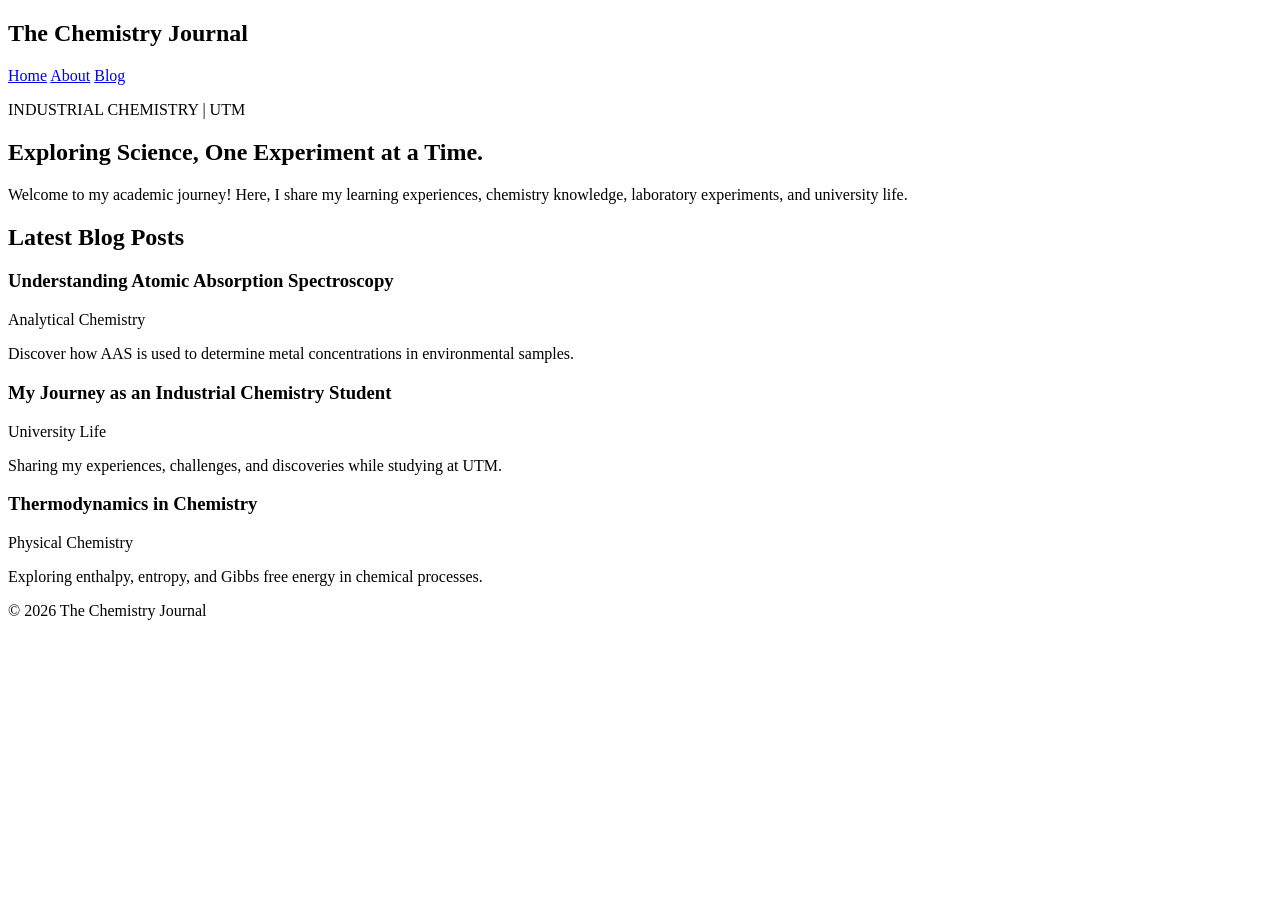
==== index.html @ 470fb49c "Add initial HTML structure for Chemistry Journal" ====
<!DOCTYPE html>
<html lang="en">
<head>
  <meta charset="UTF-8">
  <meta name="viewport" content="width=device-width, initial-scale=1">
  <title>The Chemistry Journal</title>
  <link rel="stylesheet" href="style.css">
</head>

<body>
  <header>
    <h2>The Chemistry Journal</h2>
    <nav>
      <a href="index.html">Home</a>
      <a href="about.html">About</a>
      <a href="#posts">Blog</a>
    </nav>
  </header>

  <section class="hero">
    <p>INDUSTRIAL CHEMISTRY | UTM</p>
    <h1>Exploring Science, One Experiment at a Time.</h1>
    <p>Welcome to my academic journey! Here, I share
    my learning experiences, chemistry knowledge,
    laboratory experiments, and university life.</p>
  </section>

  <main id="posts">
    <h2>Latest Blog Posts</h2>

    <article>
      <h3>Understanding Atomic Absorption Spectroscopy</h3>
      <p class="category">Analytical Chemistry</p>
      <p>Discover how AAS is used to determine metal
      concentrations in environmental samples.</p>
    </article>

    <article>
      <h3>My Journey as an Industrial Chemistry Student</h3>
      <p class="category">University Life</p>
      <p>Sharing my experiences, challenges, and
      discoveries while studying at UTM.</p>
    </article>

    <article>
      <h3>Thermodynamics in Chemistry</h3>
      <p class="category">Physical Chemistry</p>
      <p>Exploring enthalpy, entropy, and Gibbs free
      energy in chemical processes.</p>
    </article>
  </main>

  <footer>
    <p>© 2026 The Chemistry Journal</p>
  </footer>
</body>
</html>
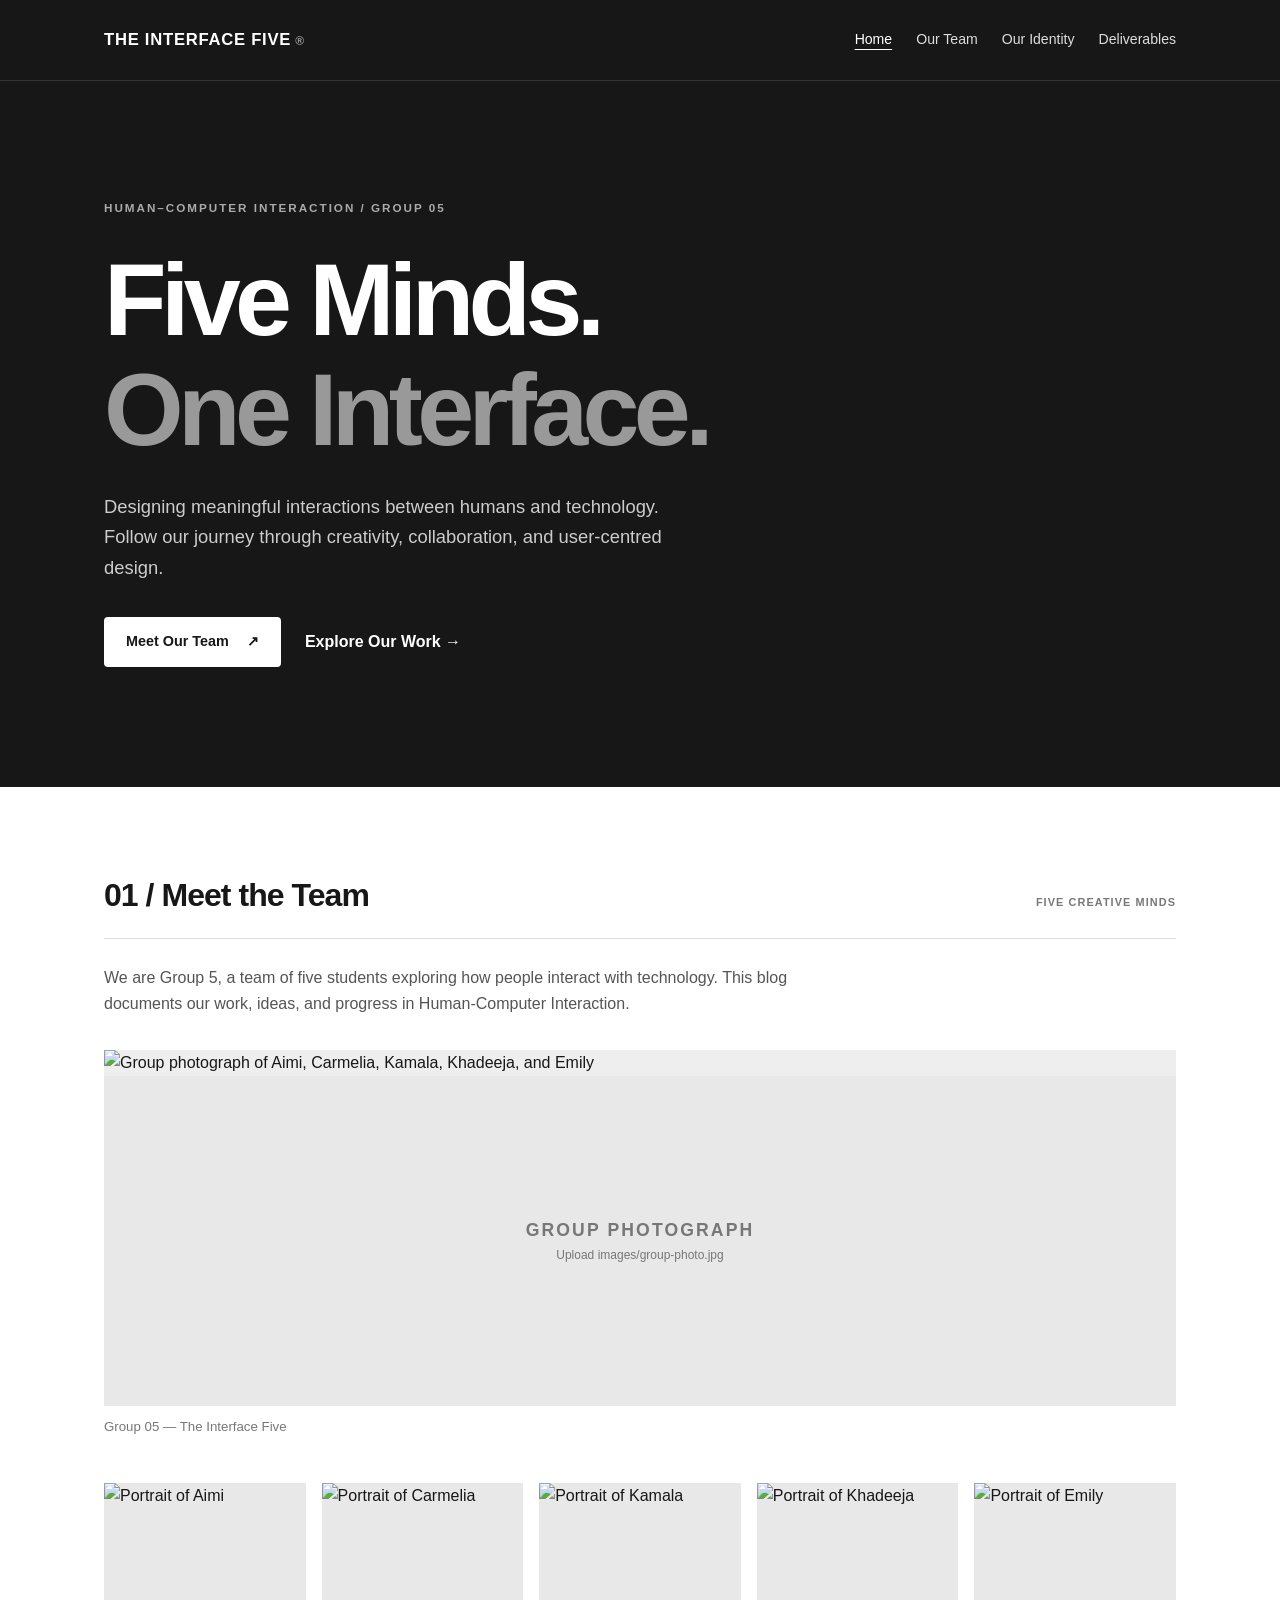
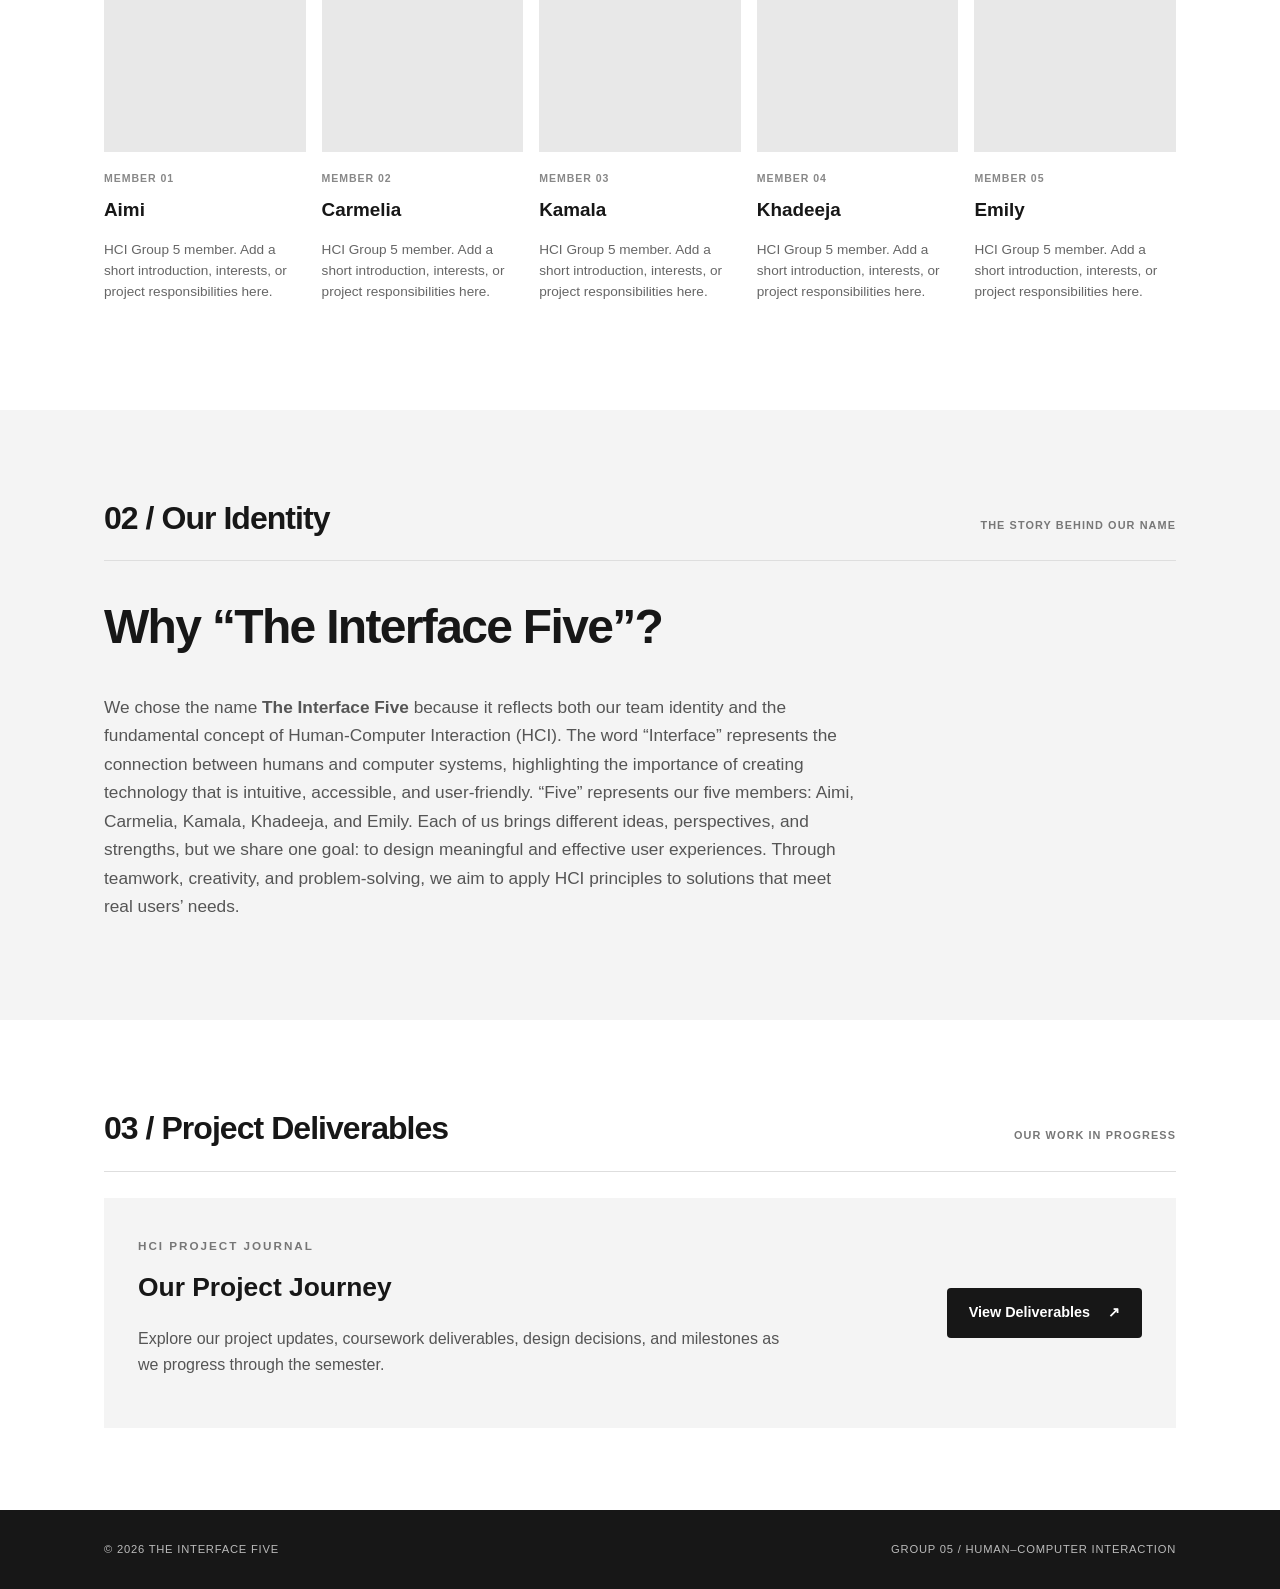
==== commit efadac2e: "Add files via upload" ====
--- a/index.html
+++ b/index.html
@@ -1,58 +1,51 @@
-
 <!DOCTYPE html>
 <html lang="en">
 <head>
   <meta charset="UTF-8">
   <meta name="viewport" content="width=device-width, initial-scale=1">
-  <title>The Chemistry Journal</title>
+  <meta name="description" content="The Interface Five: Group 5 Human-Computer Interaction project blog.">
+  <title>The Interface Five | HCI Group 5</title>
   <link rel="stylesheet" href="style.css">
 </head>
-
 <body>
-  <header>
-    <h2>The Chemistry Journal</h2>
-    <nav>
-      <a href="index.html">Home</a>
-      <a href="about.html">About</a>
-      <a href="#posts">Blog</a>
-    </nav>
+  <a class="skip-link" href="#main">Skip to content</a>
+  <header class="site-header">
+    <div class="container header-inner">
+      <a class="brand" href="index.html">THE INTERFACE FIVE<span class="brand-mark">®</span></a>
+      <nav aria-label="Main navigation">
+        <a href="index.html" aria-current="page">Home</a>
+        <a href="#team">Our Team</a>
+        <a href="#identity">Our Identity</a>
+        <a href="deliverables.html">Deliverables</a>
+      </nav>
+    </div>
   </header>
-
-  <section class="hero">
-    <p>INDUSTRIAL CHEMISTRY | UTM</p>
-    <h1>Exploring Science, One Experiment at a Time.</h1>
-    <p>Welcome to my academic journey! Here, I share
-    my learning experiences, chemistry knowledge,
-    laboratory experiments, and university life.</p>
-  </section>
-
-  <main id="posts">
-    <h2>Latest Blog Posts</h2>
-
-    <article>
-      <h3>Understanding Atomic Absorption Spectroscopy</h3>
-      <p class="category">Analytical Chemistry</p>
-      <p>Discover how AAS is used to determine metal
-      concentrations in environmental samples.</p>
-    </article>
-
-    <article>
-      <h3>My Journey as an Industrial Chemistry Student</h3>
-      <p class="category">University Life</p>
-      <p>Sharing my experiences, challenges, and
-      discoveries while studying at UTM.</p>
-    </article>
-
-    <article>
-      <h3>Thermodynamics in Chemistry</h3>
-      <p class="category">Physical Chemistry</p>
-      <p>Exploring enthalpy, entropy, and Gibbs free
-      energy in chemical processes.</p>
-    </article>
+  <main id="main">
+    <section class="hero">
+      <div class="container">
+        <p class="eyebrow">HUMAN–COMPUTER INTERACTION / GROUP 05</p>
+        <h1>Five Minds.<br><span>One Interface.</span></h1>
+        <p class="hero-description">Designing meaningful interactions between humans and technology. Follow our journey through creativity, collaboration, and user-centred design.</p>
+        <div class="actions"><a class="button button-light" href="#team">Meet Our Team <span aria-hidden="true">↗</span></a><a class="text-link" href="deliverables.html">Explore Our Work <span aria-hidden="true">→</span></a></div>
+      </div>
+    </section>
+    <section class="section" id="team">
+      <div class="container">
+        <div class="section-heading"><h2>01 / Meet the Team</h2><span>FIVE CREATIVE MINDS</span></div>
+        <p>We are Group 5, a team of five students exploring how people interact with technology. This blog documents our work, ideas, and progress in Human-Computer Interaction.</p>
+        <figure class="group-photo"><img src="images/group-photo.jpg" alt="Group photograph of Aimi, Carmelia, Kamala, Khadeeja, and Emily" onerror="this.hidden=true;this.nextElementSibling.hidden=false"><div class="photo-placeholder group-placeholder" hidden role="img" aria-label="Group photo not uploaded yet">GROUP PHOTOGRAPH<br><small>Upload images/group-photo.jpg</small></div><figcaption>Group 05 — The Interface Five</figcaption></figure>
+        <div class="member-grid">
+          <article class="member-card"><div class="portrait"><img src="images/aimi.jpg" alt="Portrait of Aimi" onerror="this.hidden=true;this.nextElementSibling.hidden=false"><div class="photo-placeholder" hidden aria-label="Photo of Aimi not uploaded yet">A</div></div><div class="member-info"><span>MEMBER 01</span><h3>Aimi</h3><p>HCI Group 5 member. Add a short introduction, interests, or project responsibilities here.</p></div></article>
+          <article class="member-card"><div class="portrait"><img src="images/carmelia.jpg" alt="Portrait of Carmelia" onerror="this.hidden=true;this.nextElementSibling.hidden=false"><div class="photo-placeholder" hidden aria-label="Photo of Carmelia not uploaded yet">C</div></div><div class="member-info"><span>MEMBER 02</span><h3>Carmelia</h3><p>HCI Group 5 member. Add a short introduction, interests, or project responsibilities here.</p></div></article>
+          <article class="member-card"><div class="portrait"><img src="images/kamala.jpg" alt="Portrait of Kamala" onerror="this.hidden=true;this.nextElementSibling.hidden=false"><div class="photo-placeholder" hidden aria-label="Photo of Kamala not uploaded yet">K</div></div><div class="member-info"><span>MEMBER 03</span><h3>Kamala</h3><p>HCI Group 5 member. Add a short introduction, interests, or project responsibilities here.</p></div></article>
+          <article class="member-card"><div class="portrait"><img src="images/khadeeja.jpg" alt="Portrait of Khadeeja" onerror="this.hidden=true;this.nextElementSibling.hidden=false"><div class="photo-placeholder" hidden aria-label="Photo of Khadeeja not uploaded yet">K</div></div><div class="member-info"><span>MEMBER 04</span><h3>Khadeeja</h3><p>HCI Group 5 member. Add a short introduction, interests, or project responsibilities here.</p></div></article>
+          <article class="member-card"><div class="portrait"><img src="images/emily.jpg" alt="Portrait of Emily" onerror="this.hidden=true;this.nextElementSibling.hidden=false"><div class="photo-placeholder" hidden aria-label="Photo of Emily not uploaded yet">E</div></div><div class="member-info"><span>MEMBER 05</span><h3>Emily</h3><p>HCI Group 5 member. Add a short introduction, interests, or project responsibilities here.</p></div></article>
+        </div>
+      </div>
+    </section>
+    <section class="section section-muted" id="identity"><div class="container"><div class="section-heading"><h2>02 / Our Identity</h2><span>THE STORY BEHIND OUR NAME</span></div><h3 class="identity-title">Why “The Interface Five”?</h3><p class="identity-text">We chose the name <strong>The Interface Five</strong> because it reflects both our team identity and the fundamental concept of Human-Computer Interaction (HCI). The word “Interface” represents the connection between humans and computer systems, highlighting the importance of creating technology that is intuitive, accessible, and user-friendly. “Five” represents our five members: Aimi, Carmelia, Kamala, Khadeeja, and Emily. Each of us brings different ideas, perspectives, and strengths, but we share one goal: to design meaningful and effective user experiences. Through teamwork, creativity, and problem-solving, we aim to apply HCI principles to solutions that meet real users’ needs.</p></div></section>
+    <section class="section" id="projects"><div class="container"><div class="section-heading"><h2>03 / Project Deliverables</h2><span>OUR WORK IN PROGRESS</span></div><div class="project-card"><div><span class="eyebrow dark">HCI PROJECT JOURNAL</span><h3>Our Project Journey</h3><p>Explore our project updates, coursework deliverables, design decisions, and milestones as we progress through the semester.</p></div><a class="button button-dark" href="deliverables.html">View Deliverables <span aria-hidden="true">↗</span></a></div></div></section>
   </main>
-
-  <footer>
-    <p>© 2026 The Chemistry Journal</p>
-  </footer>
+  <footer class="site-footer"><div class="container footer-inner"><span>© 2026 THE INTERFACE FIVE</span><span>GROUP 05 / HUMAN–COMPUTER INTERACTION</span></div></footer>
 </body>
 </html>
--- a/style.css
+++ b/style.css
@@ -0,0 +1 @@
+:root{--black:#171717;--white:#fff;--muted:#f4f4f4;--line:#dedede;--gray:#666}*{box-sizing:border-box}html{scroll-behavior:smooth}body{margin:0;font-family:Arial,Helvetica,sans-serif;color:var(--black);line-height:1.65;background:var(--white)}a{color:inherit}a:focus-visible{outline:3px solid #777;outline-offset:4px}.container{max-width:1120px;margin:auto;padding:0 24px}.skip-link{position:absolute;top:-100px;left:12px;padding:10px;background:white;color:black;z-index:10}.skip-link:focus{top:10px}.site-header,.site-footer{background:var(--black);color:var(--white)}.header-inner,.footer-inner{display:flex;justify-content:space-between;align-items:center;gap:20px}.header-inner{min-height:80px}.brand{font-size:1.04rem;font-weight:800;letter-spacing:.045em;text-decoration:none}.brand-mark{color:#999;margin-left:4px;font-size:.75rem}.site-header nav{display:flex;flex-wrap:wrap;gap:24px}.site-header nav a{text-decoration:none;color:#ddd;font-size:.88rem}.site-header nav a:hover,.site-header nav a[aria-current="page"]{color:#fff;text-decoration:underline;text-underline-offset:5px}.hero{background:var(--black);color:#fff;padding:105px 0 120px;border-top:1px solid #333}.eyebrow{font-size:.73rem;letter-spacing:.17em;color:#aaa;font-weight:700}.hero h1{font-size:clamp(3.1rem,8vw,6.5rem);line-height:1.07;letter-spacing:-.055em;margin:28px 0}.hero h1 span{color:#999}.hero-description{max-width:600px;font-size:1.15rem;color:#ccc}.actions{display:flex;align-items:center;flex-wrap:wrap;gap:24px;margin-top:34px}.button{display:inline-flex;gap:18px;align-items:center;justify-content:center;padding:13px 22px;text-decoration:none;border-radius:4px;font-weight:700;font-size:.9rem}.button-light{background:white;color:#171717}.button-dark{background:#171717;color:white}.button:hover{opacity:.82}.text-link{color:white;text-decoration:none;font-weight:700}.text-link:hover{text-decoration:underline}.section{padding:82px 0}.section-muted{background:var(--muted)}.section-heading{display:flex;justify-content:space-between;align-items:baseline;gap:15px;border-bottom:1px solid var(--line);padding-bottom:16px;margin-bottom:26px}.section-heading h2{font-size:clamp(1.45rem,3vw,2rem);letter-spacing:-.03em;margin:0}.section-heading span{font-size:.68rem;letter-spacing:.1em;color:#777;font-weight:700}.section> .container>p{max-width:760px;color:#555}.group-photo{margin:32px 0 45px}.group-photo img{width:100%;max-height:500px;object-fit:cover;display:block;background:#eee}.group-photo figcaption{font-size:.83rem;color:#777;margin-top:10px}.photo-placeholder{display:flex;align-items:center;justify-content:center;background:#e8e8e8;color:#777;width:100%;height:100%;font-size:2.4rem;font-weight:700}.photo-placeholder[hidden]{display:none}.group-placeholder{height:330px;text-align:center;flex-direction:column;font-size:1.1rem;letter-spacing:.12em}.group-placeholder small{font-size:.75rem;font-weight:400;letter-spacing:0}.member-grid{display:grid;grid-template-columns:repeat(5,minmax(0,1fr));gap:16px}.member-card{min-width:0}.portrait{aspect-ratio:3/4;background:#e8e8e8;overflow:hidden}.portrait img{width:100%;height:100%;object-fit:cover;display:block}.member-info{padding:12px 0}.member-info span{font-size:.66rem;letter-spacing:.09em;color:#888;font-weight:700}.member-info h3{margin:4px 0;font-size:1.18rem}.member-info p{color:#666;font-size:.85rem;line-height:1.55}.identity-title{font-size:clamp(1.7rem,4vw,3rem);letter-spacing:-.035em;margin:26px 0}.identity-text{font-size:1.08rem;max-width:850px;color:#444}.project-card{background:#f4f4f4;padding:34px;display:flex;justify-content:space-between;align-items:center;gap:30px}.project-card h3{font-size:1.65rem;margin:8px 0}.project-card p{max-width:650px;color:#555}.dark{color:#777}.deliverable-list{display:grid;gap:15px}.deliverable{padding:24px;border:1px solid var(--line);border-radius:4px}.deliverable h3{margin:0 0 8px}.deliverable p{color:#555;margin:0}.site-footer{padding:30px 0}.footer-inner{font-size:.7rem;letter-spacing:.07em;color:#bbb}@media(max-width:850px){.member-grid{grid-template-columns:repeat(3,minmax(0,1fr))}.project-card{align-items:flex-start;flex-direction:column}}@media(max-width:600px){.header-inner{padding-top:20px;padding-bottom:20px;align-items:flex-start;flex-direction:column}.site-header nav{gap:14px}.hero{padding:70px 0 85px}.section{padding:55px 0}.section-heading{align-items:flex-start;flex-direction:column}.member-grid{grid-template-columns:repeat(2,minmax(0,1fr))}.group-placeholder{height:230px}.project-card{padding:24px}.footer-inner{align-items:flex-start;flex-direction:column}}
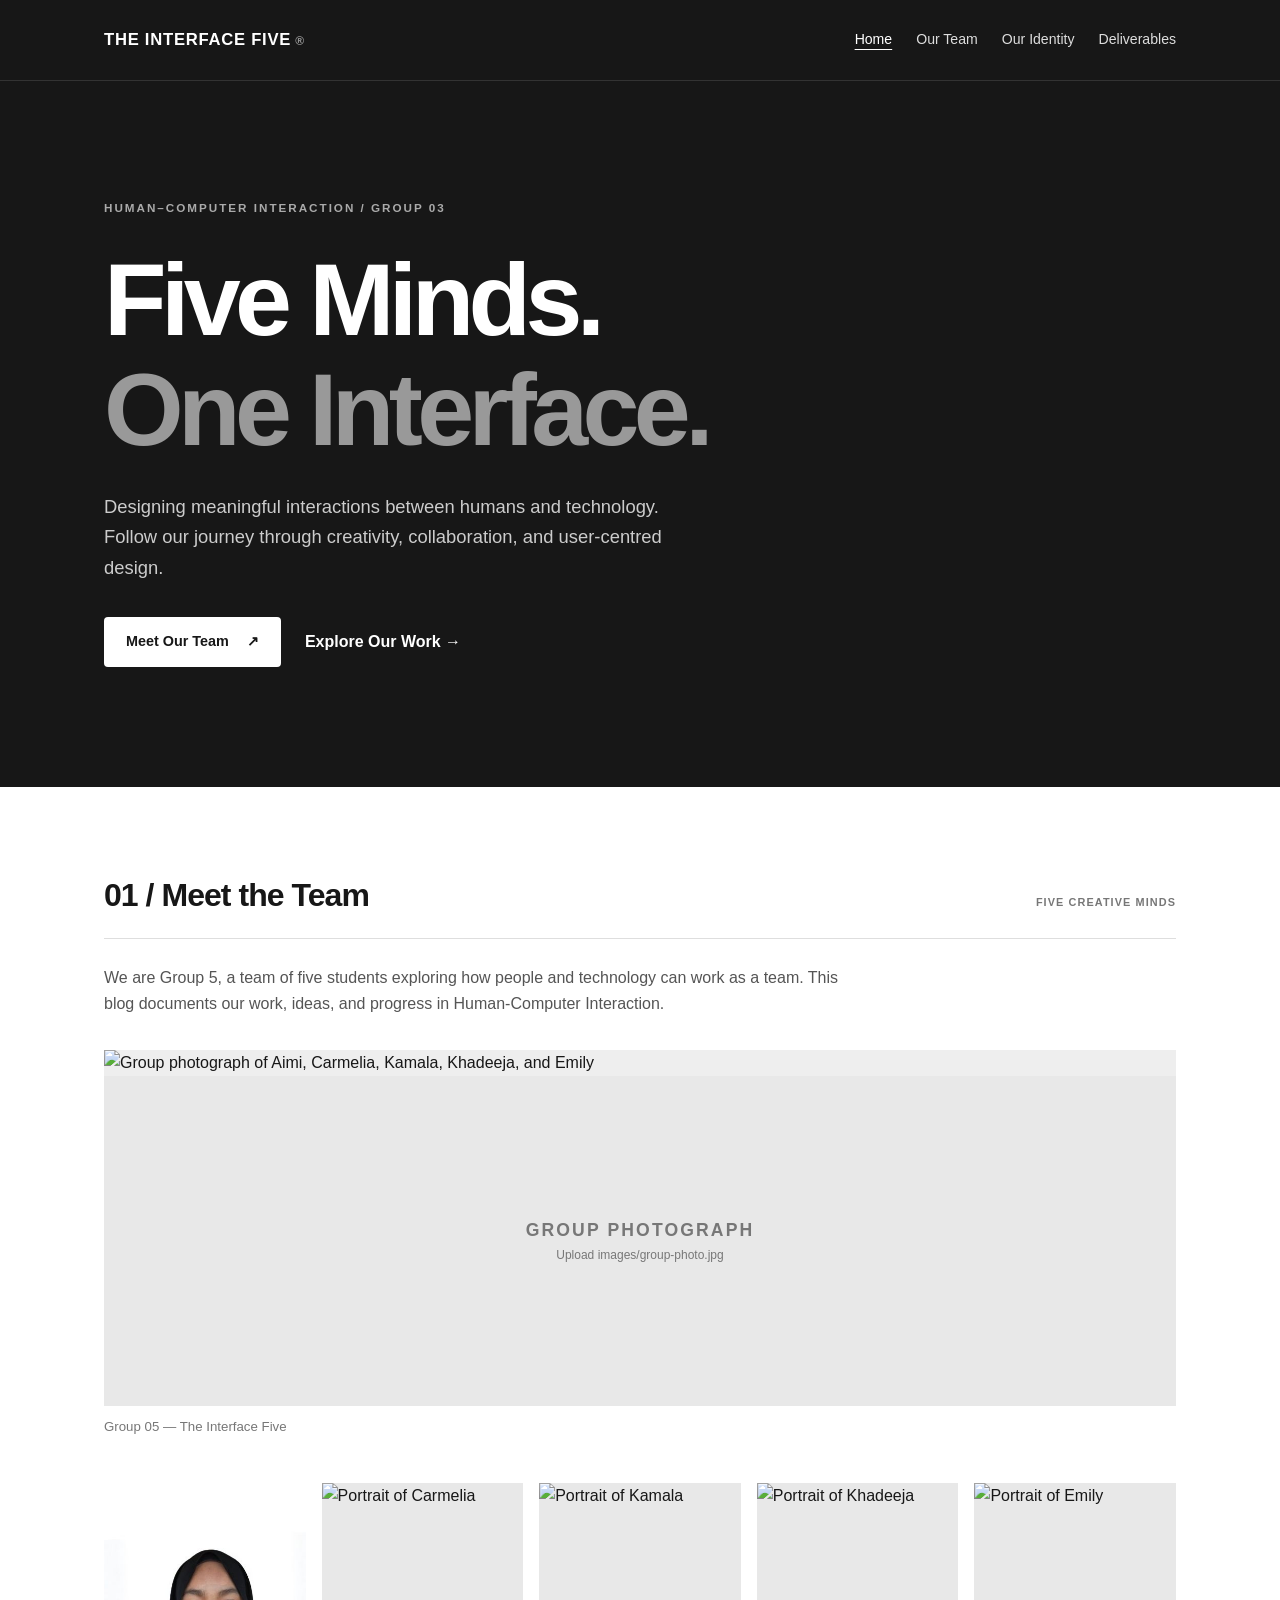
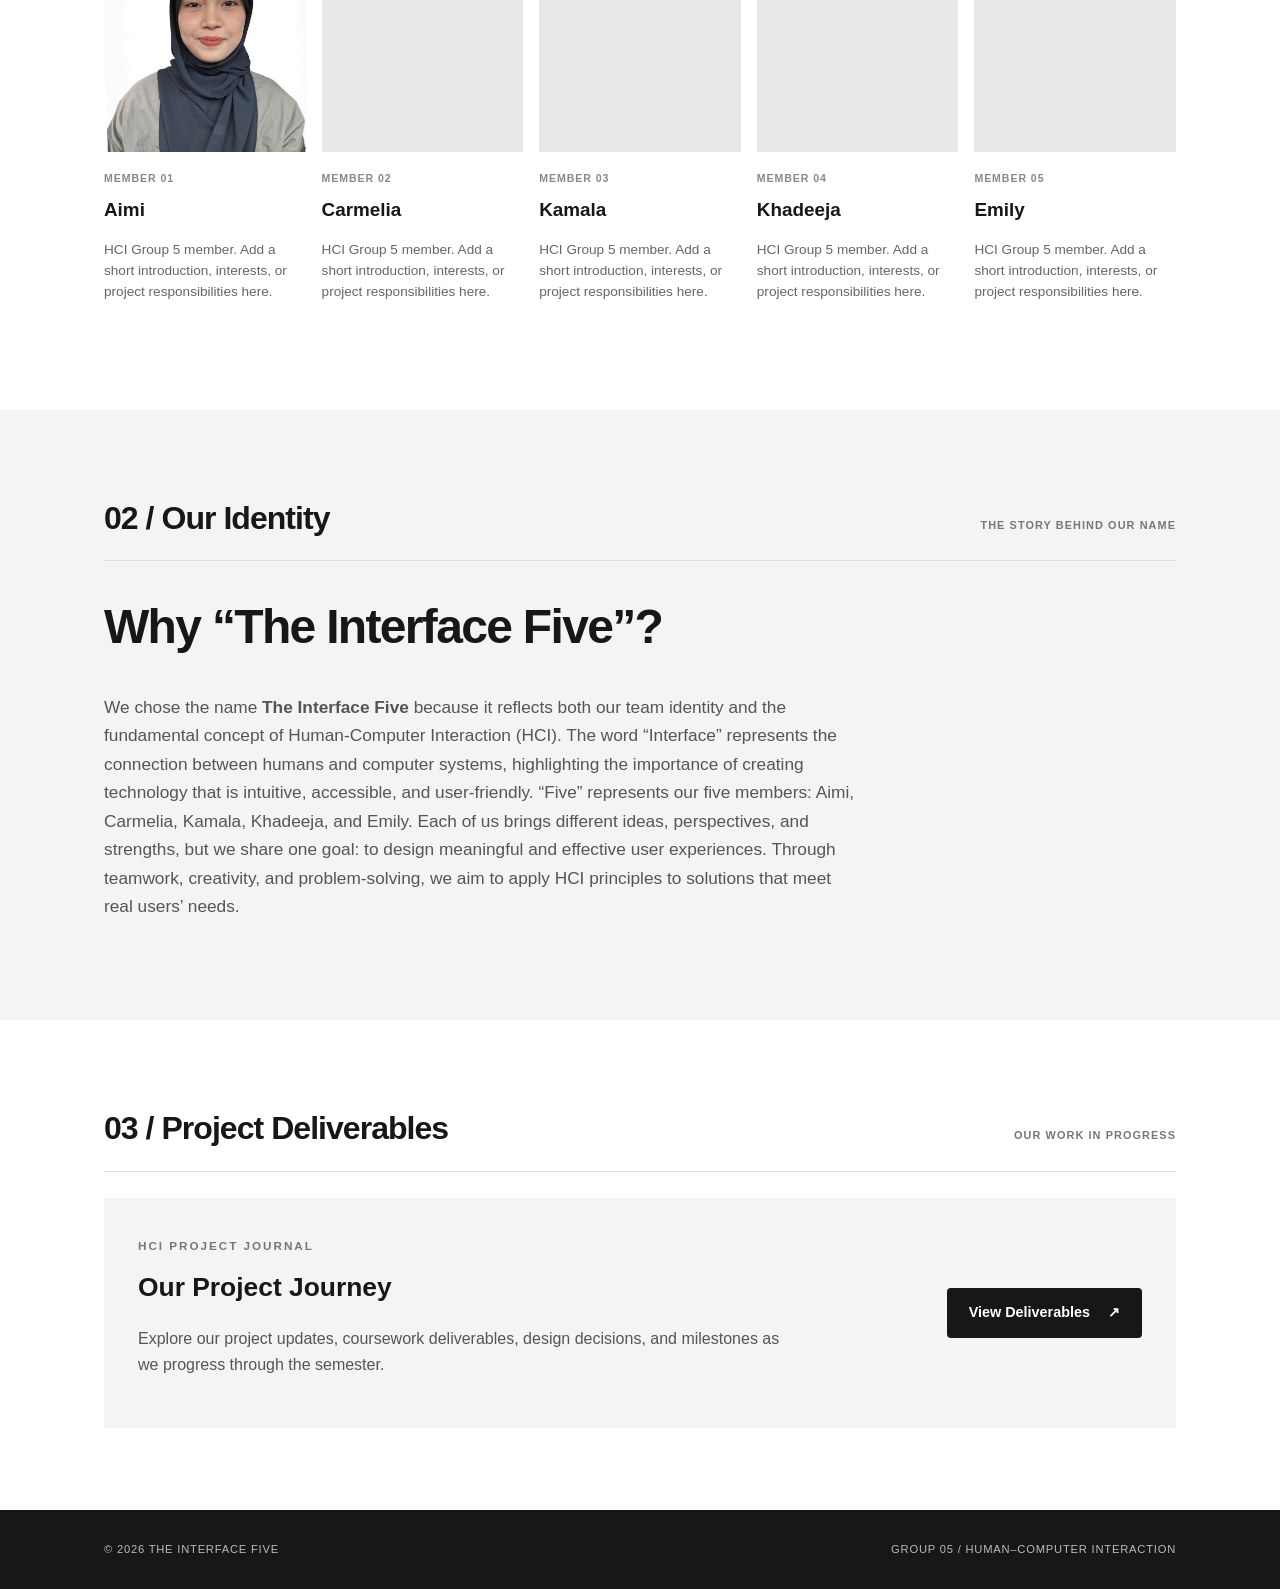
==== commit 9e5ab4c2: "Update index.html" ====
--- a/index.html
+++ b/index.html
@@ -23,7 +23,7 @@
   <main id="main">
     <section class="hero">
       <div class="container">
-        <p class="eyebrow">HUMAN–COMPUTER INTERACTION / GROUP 05</p>
+        <p class="eyebrow">HUMAN–COMPUTER INTERACTION / GROUP 03</p>
         <h1>Five Minds.<br><span>One Interface.</span></h1>
         <p class="hero-description">Designing meaningful interactions between humans and technology. Follow our journey through creativity, collaboration, and user-centred design.</p>
         <div class="actions"><a class="button button-light" href="#team">Meet Our Team <span aria-hidden="true">↗</span></a><a class="text-link" href="deliverables.html">Explore Our Work <span aria-hidden="true">→</span></a></div>
@@ -32,7 +32,7 @@
     <section class="section" id="team">
       <div class="container">
         <div class="section-heading"><h2>01 / Meet the Team</h2><span>FIVE CREATIVE MINDS</span></div>
-        <p>We are Group 5, a team of five students exploring how people interact with technology. This blog documents our work, ideas, and progress in Human-Computer Interaction.</p>
+        <p>We are Group 5, a team of five students exploring how people and technology can work as a team. This blog documents our work, ideas, and progress in Human-Computer Interaction.</p>
         <figure class="group-photo"><img src="images/group-photo.jpg" alt="Group photograph of Aimi, Carmelia, Kamala, Khadeeja, and Emily" onerror="this.hidden=true;this.nextElementSibling.hidden=false"><div class="photo-placeholder group-placeholder" hidden role="img" aria-label="Group photo not uploaded yet">GROUP PHOTOGRAPH<br><small>Upload images/group-photo.jpg</small></div><figcaption>Group 05 — The Interface Five</figcaption></figure>
         <div class="member-grid">
           <article class="member-card"><div class="portrait"><img src="images/aimi.jpg" alt="Portrait of Aimi" onerror="this.hidden=true;this.nextElementSibling.hidden=false"><div class="photo-placeholder" hidden aria-label="Photo of Aimi not uploaded yet">A</div></div><div class="member-info"><span>MEMBER 01</span><h3>Aimi</h3><p>HCI Group 5 member. Add a short introduction, interests, or project responsibilities here.</p></div></article>
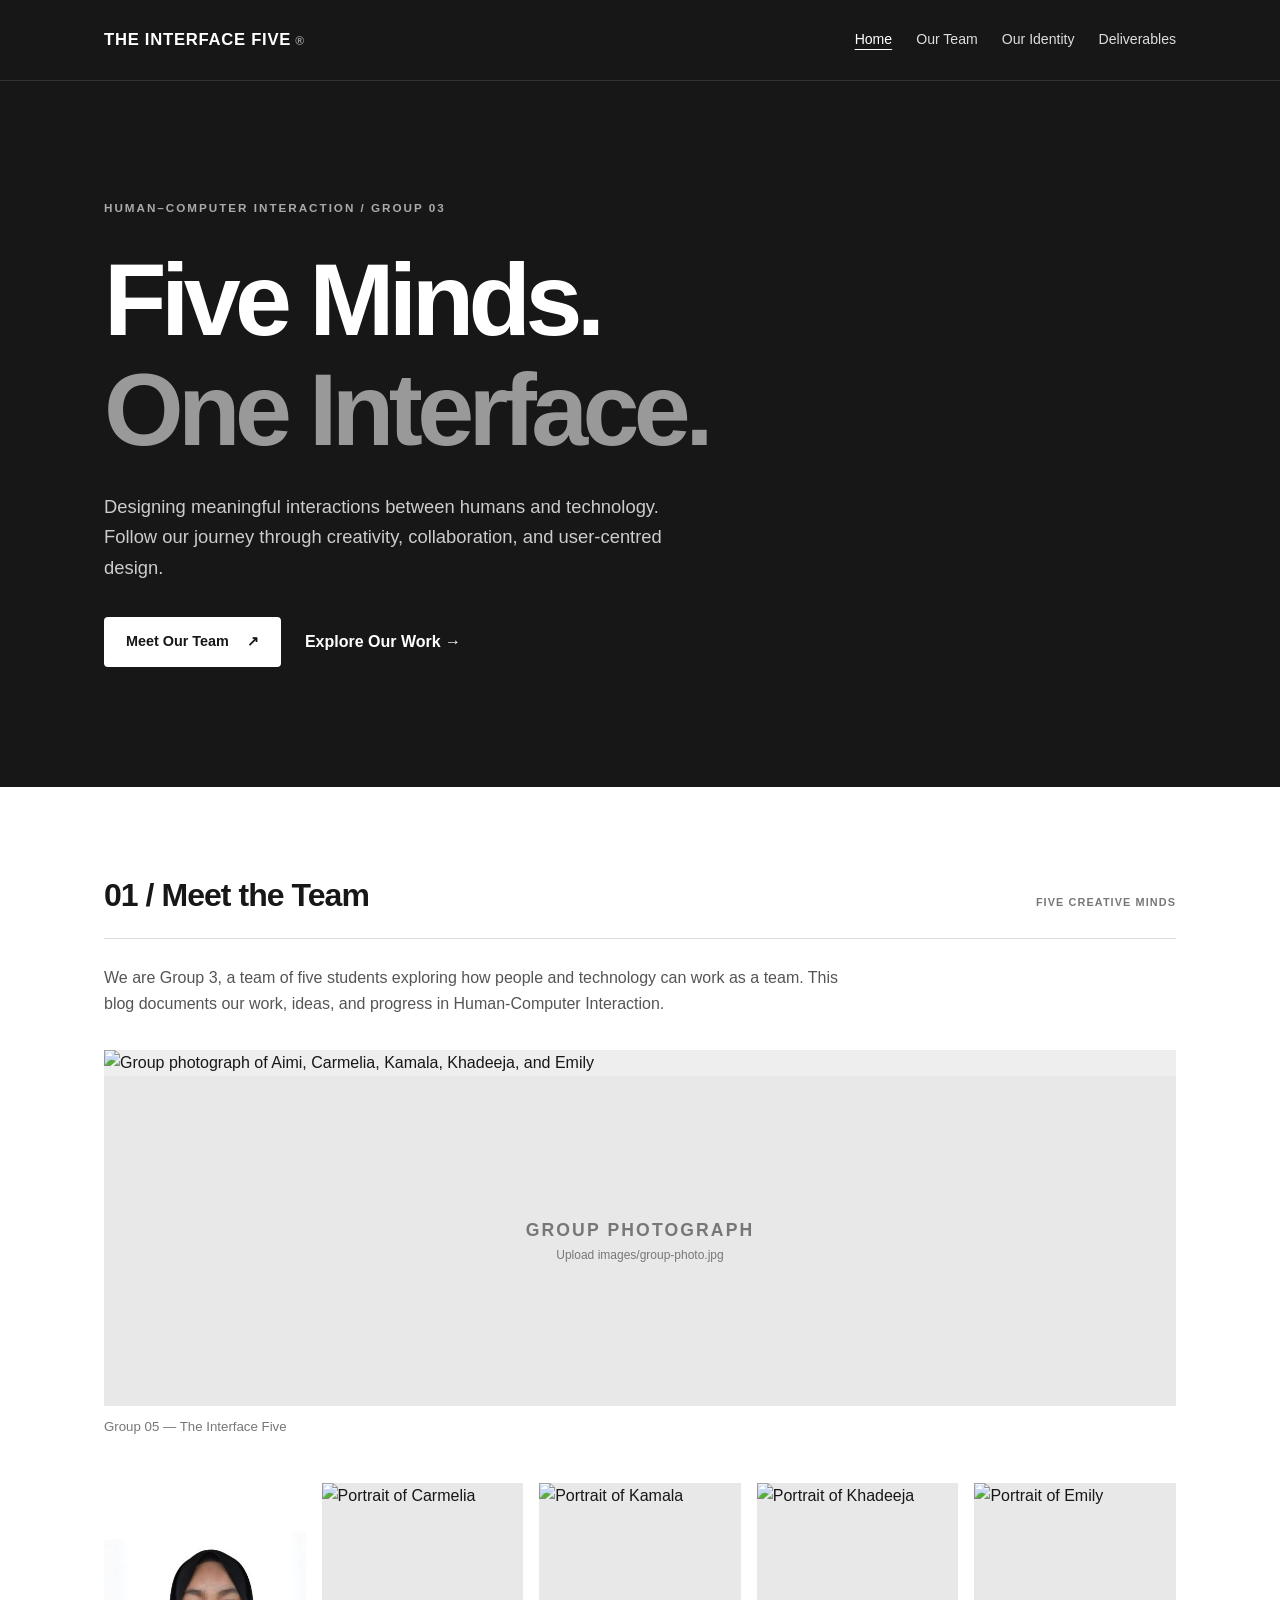
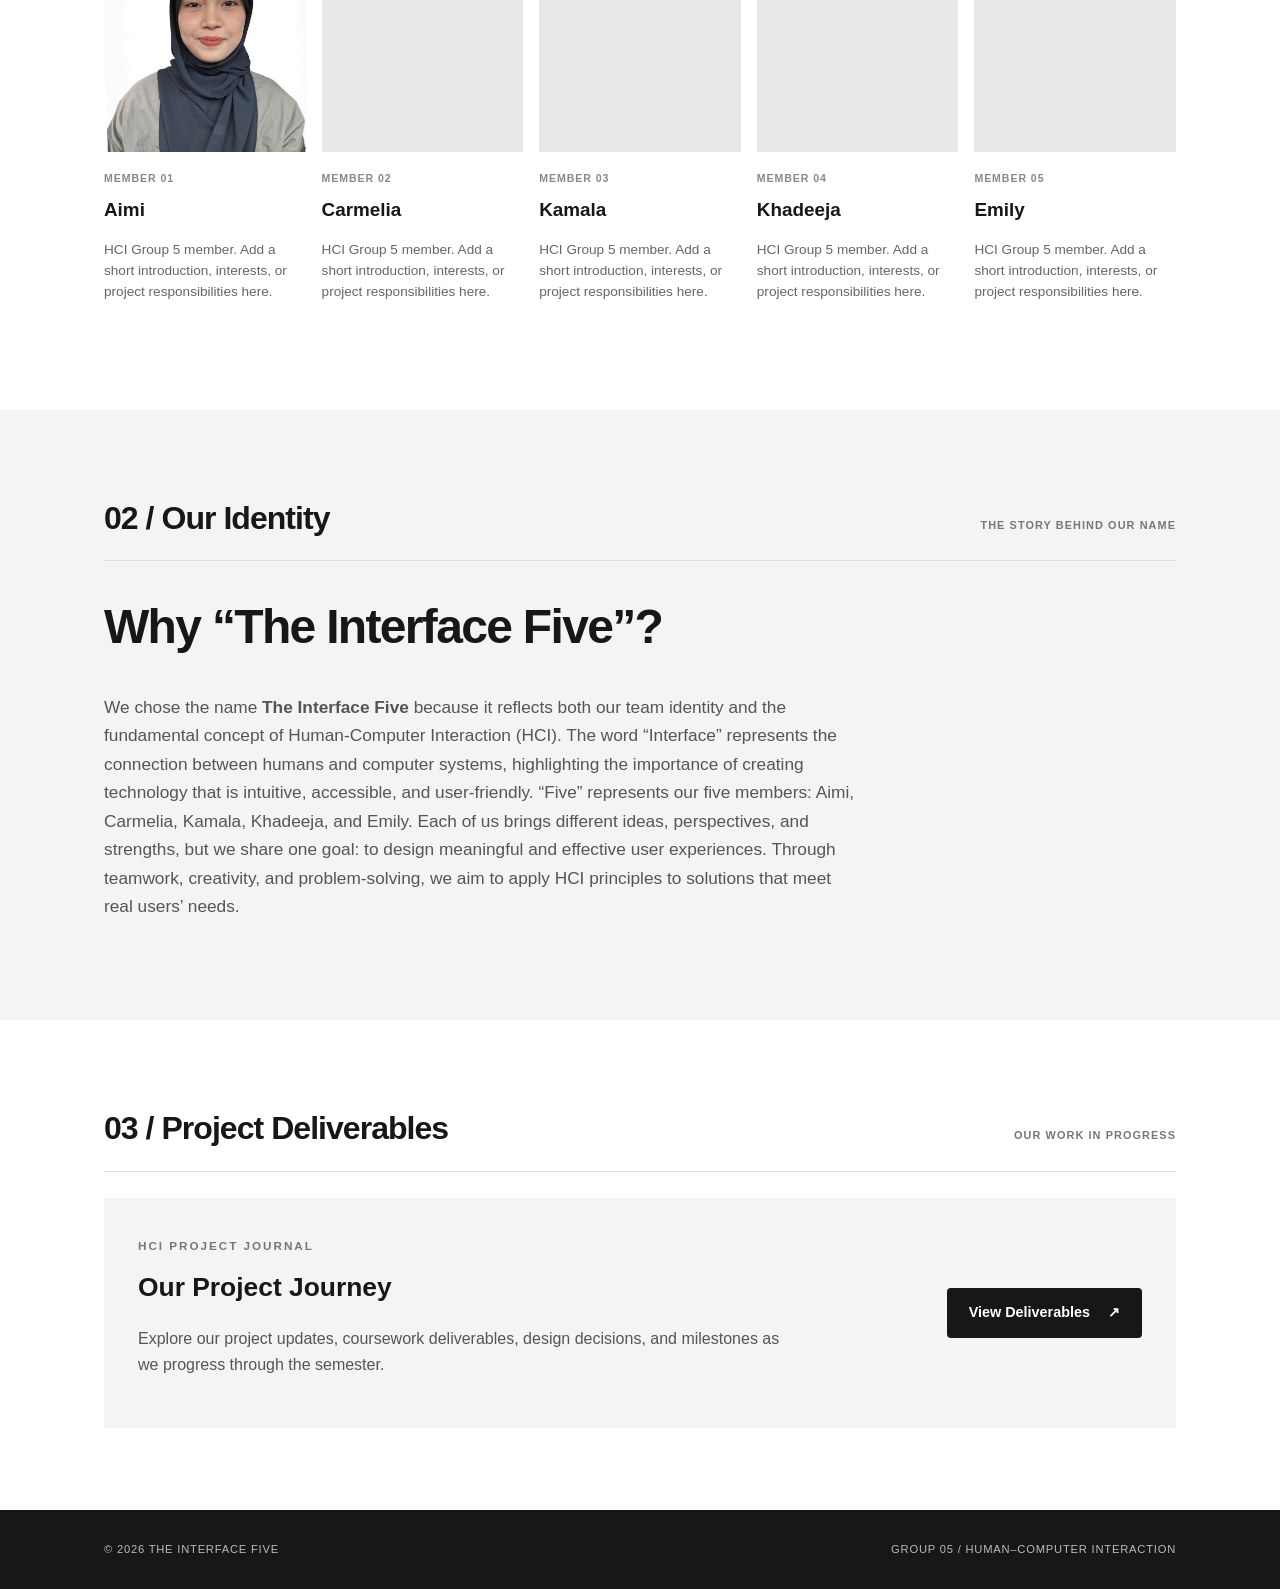
==== commit 9e16668e: "Update index.html" ====
--- a/index.html
+++ b/index.html
@@ -3,8 +3,8 @@
 <head>
   <meta charset="UTF-8">
   <meta name="viewport" content="width=device-width, initial-scale=1">
-  <meta name="description" content="The Interface Five: Group 5 Human-Computer Interaction project blog.">
-  <title>The Interface Five | HCI Group 5</title>
+  <meta name="description" content="The Interface Five: Group 3 Human-Computer Interaction project blog.">
+  <title>The Interface Five | HCI Group 3</title>
   <link rel="stylesheet" href="style.css">
 </head>
 <body>
@@ -32,7 +32,7 @@
     <section class="section" id="team">
       <div class="container">
         <div class="section-heading"><h2>01 / Meet the Team</h2><span>FIVE CREATIVE MINDS</span></div>
-        <p>We are Group 5, a team of five students exploring how people and technology can work as a team. This blog documents our work, ideas, and progress in Human-Computer Interaction.</p>
+        <p>We are Group 3, a team of five students exploring how people and technology can work as a team. This blog documents our work, ideas, and progress in Human-Computer Interaction.</p>
         <figure class="group-photo"><img src="images/group-photo.jpg" alt="Group photograph of Aimi, Carmelia, Kamala, Khadeeja, and Emily" onerror="this.hidden=true;this.nextElementSibling.hidden=false"><div class="photo-placeholder group-placeholder" hidden role="img" aria-label="Group photo not uploaded yet">GROUP PHOTOGRAPH<br><small>Upload images/group-photo.jpg</small></div><figcaption>Group 05 — The Interface Five</figcaption></figure>
         <div class="member-grid">
           <article class="member-card"><div class="portrait"><img src="images/aimi.jpg" alt="Portrait of Aimi" onerror="this.hidden=true;this.nextElementSibling.hidden=false"><div class="photo-placeholder" hidden aria-label="Photo of Aimi not uploaded yet">A</div></div><div class="member-info"><span>MEMBER 01</span><h3>Aimi</h3><p>HCI Group 5 member. Add a short introduction, interests, or project responsibilities here.</p></div></article>
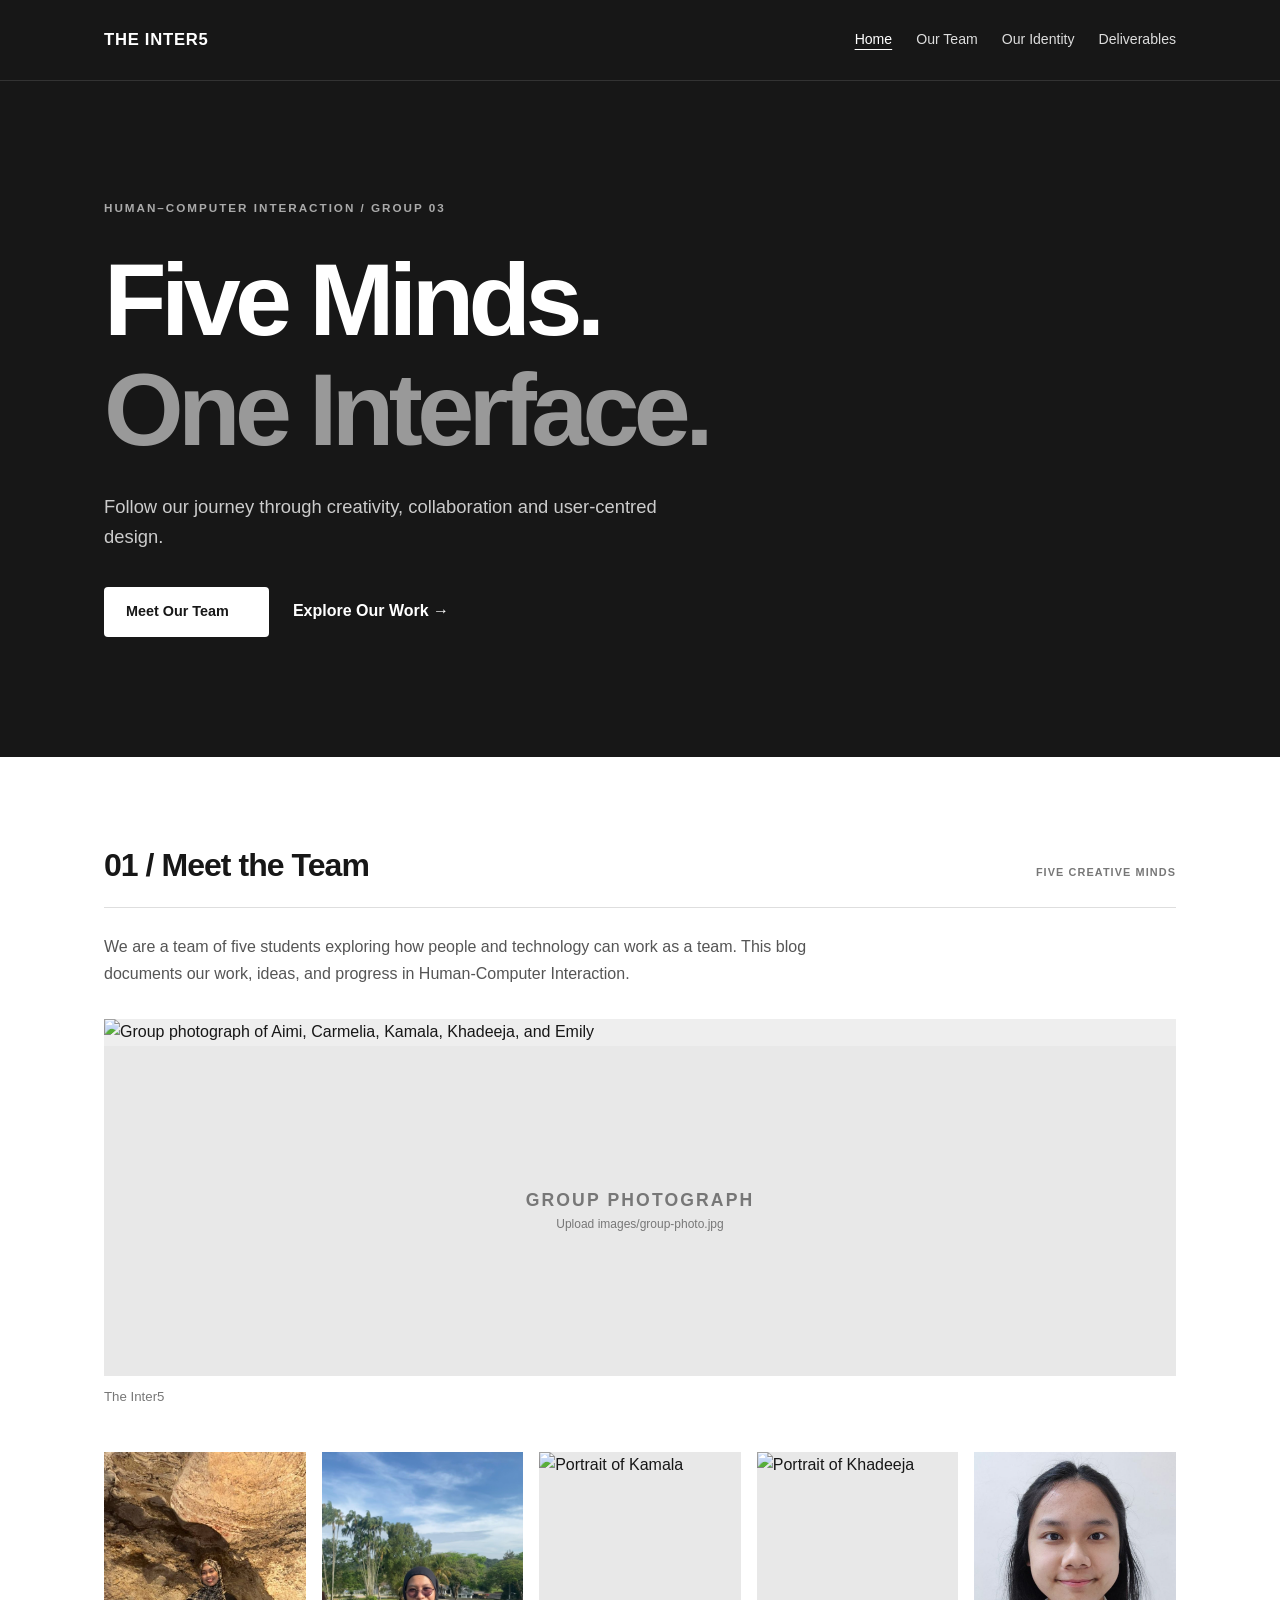
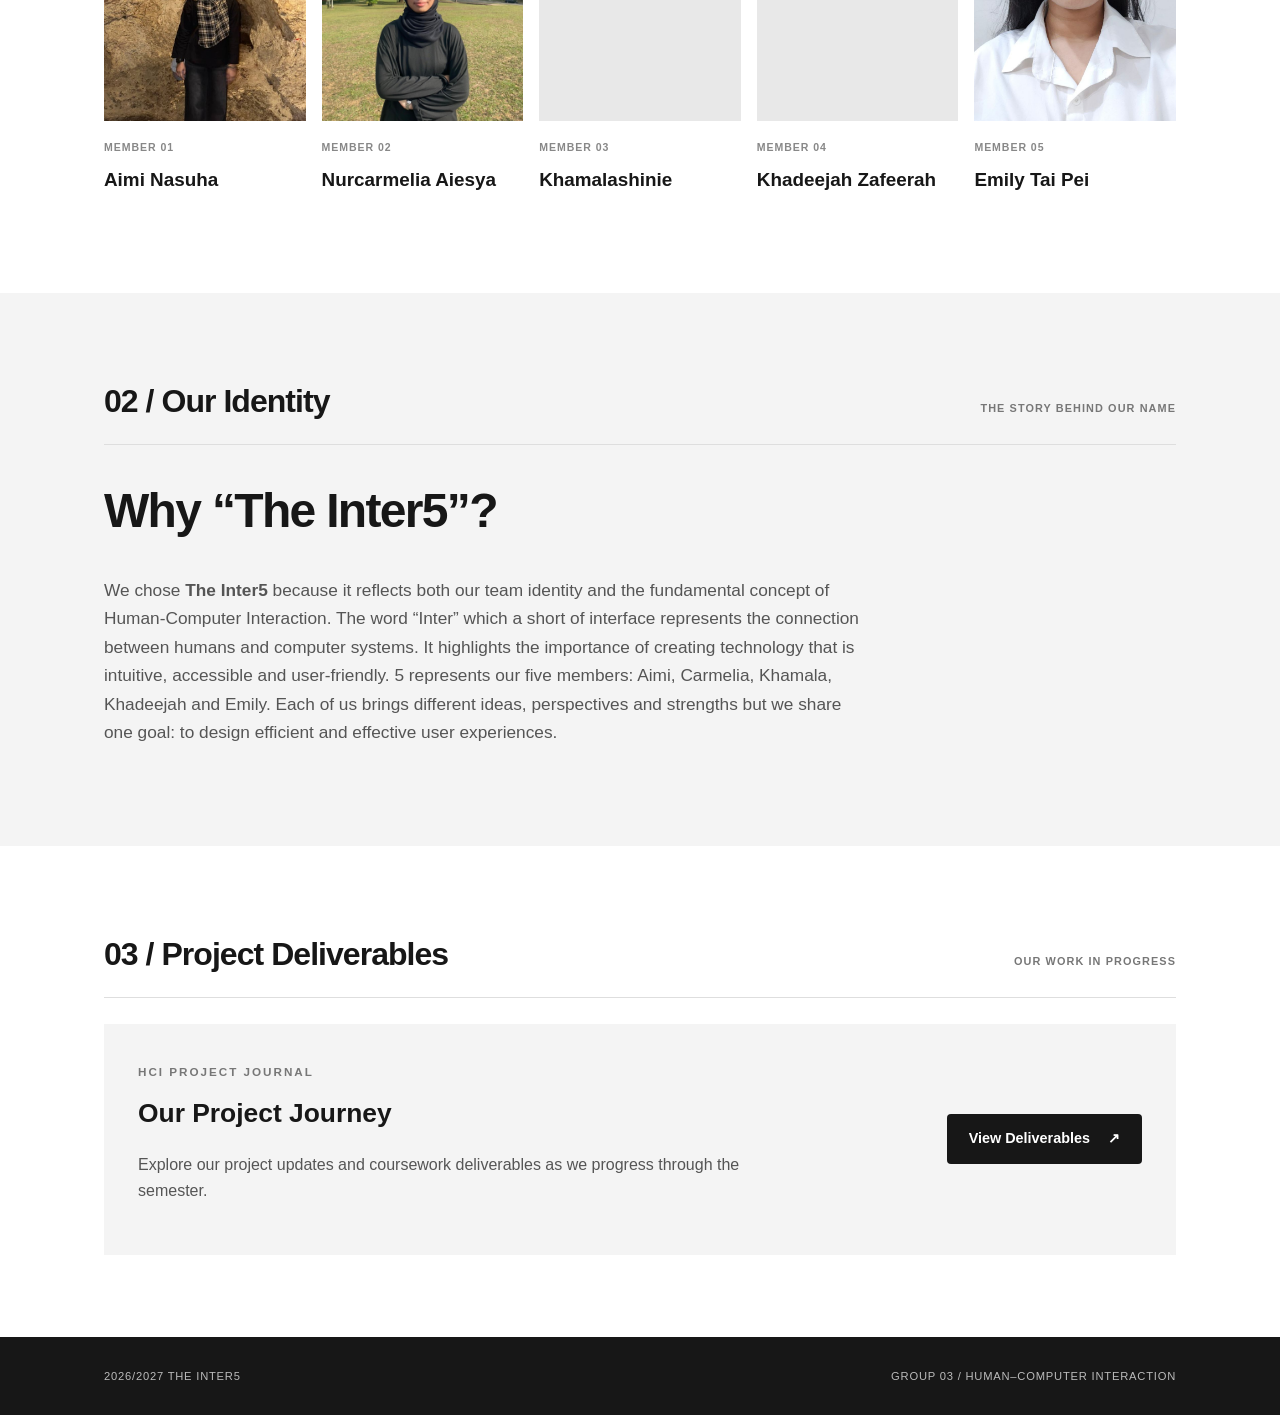
==== commit 6a83e7e5: "Revise project name to 'The Inter5' and update team info Updated project name and team description f" ====
--- a/index.html
+++ b/index.html
@@ -3,15 +3,15 @@
 <head>
   <meta charset="UTF-8">
   <meta name="viewport" content="width=device-width, initial-scale=1">
-  <meta name="description" content="The Interface Five: Group 3 Human-Computer Interaction project blog.">
-  <title>The Interface Five | HCI Group 3</title>
+  <meta name="description" content="The Inter5: Group 3 Human-Computer Interaction project blog.">
+  <title>The Inter5 | HCI Group 3</title>
   <link rel="stylesheet" href="style.css">
 </head>
 <body>
   <a class="skip-link" href="#main">Skip to content</a>
   <header class="site-header">
     <div class="container header-inner">
-      <a class="brand" href="index.html">THE INTERFACE FIVE<span class="brand-mark">®</span></a>
+      <a class="brand" href="index.html">THE INTER5<span class="brand-mark"/span></a>
       <nav aria-label="Main navigation">
         <a href="index.html" aria-current="page">Home</a>
         <a href="#team">Our Team</a>
@@ -25,27 +25,27 @@
       <div class="container">
         <p class="eyebrow">HUMAN–COMPUTER INTERACTION / GROUP 03</p>
         <h1>Five Minds.<br><span>One Interface.</span></h1>
-        <p class="hero-description">Designing meaningful interactions between humans and technology. Follow our journey through creativity, collaboration, and user-centred design.</p>
-        <div class="actions"><a class="button button-light" href="#team">Meet Our Team <span aria-hidden="true">↗</span></a><a class="text-link" href="deliverables.html">Explore Our Work <span aria-hidden="true">→</span></a></div>
+        <p class="hero-description">Follow our journey through creativity, collaboration and user-centred design.</p>
+        <div class="actions"><a class="button button-light" href="#team">Meet Our Team <span aria-hidden="true"></span></a><a class="text-link" href="deliverables.html">Explore Our Work <span aria-hidden="true">→</span></a></div>
       </div>
     </section>
     <section class="section" id="team">
       <div class="container">
         <div class="section-heading"><h2>01 / Meet the Team</h2><span>FIVE CREATIVE MINDS</span></div>
-        <p>We are Group 3, a team of five students exploring how people and technology can work as a team. This blog documents our work, ideas, and progress in Human-Computer Interaction.</p>
-        <figure class="group-photo"><img src="images/group-photo.jpg" alt="Group photograph of Aimi, Carmelia, Kamala, Khadeeja, and Emily" onerror="this.hidden=true;this.nextElementSibling.hidden=false"><div class="photo-placeholder group-placeholder" hidden role="img" aria-label="Group photo not uploaded yet">GROUP PHOTOGRAPH<br><small>Upload images/group-photo.jpg</small></div><figcaption>Group 05 — The Interface Five</figcaption></figure>
+        <p>We are a team of five students exploring how people and technology can work as a team. This blog documents our work, ideas, and progress in Human-Computer Interaction.</p>
+        <figure class="group-photo"><img src="images/group-photo.jpg" alt="Group photograph of Aimi, Carmelia, Kamala, Khadeeja, and Emily" onerror="this.hidden=true;this.nextElementSibling.hidden=false"><div class="photo-placeholder group-placeholder" hidden role="img" aria-label="Group photo not uploaded yet">GROUP PHOTOGRAPH<br><small>Upload images/group-photo.jpg</small></div><figcaption>The Inter5</figcaption></figure>
         <div class="member-grid">
-          <article class="member-card"><div class="portrait"><img src="images/aimi.jpg" alt="Portrait of Aimi" onerror="this.hidden=true;this.nextElementSibling.hidden=false"><div class="photo-placeholder" hidden aria-label="Photo of Aimi not uploaded yet">A</div></div><div class="member-info"><span>MEMBER 01</span><h3>Aimi</h3><p>HCI Group 5 member. Add a short introduction, interests, or project responsibilities here.</p></div></article>
-          <article class="member-card"><div class="portrait"><img src="images/carmelia.jpg" alt="Portrait of Carmelia" onerror="this.hidden=true;this.nextElementSibling.hidden=false"><div class="photo-placeholder" hidden aria-label="Photo of Carmelia not uploaded yet">C</div></div><div class="member-info"><span>MEMBER 02</span><h3>Carmelia</h3><p>HCI Group 5 member. Add a short introduction, interests, or project responsibilities here.</p></div></article>
-          <article class="member-card"><div class="portrait"><img src="images/kamala.jpg" alt="Portrait of Kamala" onerror="this.hidden=true;this.nextElementSibling.hidden=false"><div class="photo-placeholder" hidden aria-label="Photo of Kamala not uploaded yet">K</div></div><div class="member-info"><span>MEMBER 03</span><h3>Kamala</h3><p>HCI Group 5 member. Add a short introduction, interests, or project responsibilities here.</p></div></article>
-          <article class="member-card"><div class="portrait"><img src="images/khadeeja.jpg" alt="Portrait of Khadeeja" onerror="this.hidden=true;this.nextElementSibling.hidden=false"><div class="photo-placeholder" hidden aria-label="Photo of Khadeeja not uploaded yet">K</div></div><div class="member-info"><span>MEMBER 04</span><h3>Khadeeja</h3><p>HCI Group 5 member. Add a short introduction, interests, or project responsibilities here.</p></div></article>
-          <article class="member-card"><div class="portrait"><img src="images/emily.jpg" alt="Portrait of Emily" onerror="this.hidden=true;this.nextElementSibling.hidden=false"><div class="photo-placeholder" hidden aria-label="Photo of Emily not uploaded yet">E</div></div><div class="member-info"><span>MEMBER 05</span><h3>Emily</h3><p>HCI Group 5 member. Add a short introduction, interests, or project responsibilities here.</p></div></article>
+          <article class="member-card"><div class="portrait"><img src="images/aimi.jpg" alt="Portrait of Aimi" onerror="this.hidden=true;this.nextElementSibling.hidden=false"><div class="photo-placeholder" hidden aria-label="Photo of Aimi not uploaded yet">A</div></div><div class="member-info"><span>MEMBER 01</span><h3>Aimi Nasuha</h3></div></article>
+          <article class="member-card"><div class="portrait"><img src="images/carmelia.jpg" alt="Portrait of Carmelia" onerror="this.hidden=true;this.nextElementSibling.hidden=false"><div class="photo-placeholder" hidden aria-label="Photo of Carmelia not uploaded yet">C</div></div><div class="member-info"><span>MEMBER 02</span><h3>Nurcarmelia Aiesya</h3></div></article>
+          <article class="member-card"><div class="portrait"><img src="images/kamala.jpg" alt="Portrait of Kamala" onerror="this.hidden=true;this.nextElementSibling.hidden=false"><div class="photo-placeholder" hidden aria-label="Photo of Kamala not uploaded yet">K</div></div><div class="member-info"><span>MEMBER 03</span><h3>Khamalashinie</h3></div></article>
+          <article class="member-card"><div class="portrait"><img src="images/khadeeja.jpg" alt="Portrait of Khadeeja" onerror="this.hidden=true;this.nextElementSibling.hidden=false"><div class="photo-placeholder" hidden aria-label="Photo of Khadeeja not uploaded yet">K</div></div><div class="member-info"><span>MEMBER 04</span><h3>Khadeejah Zafeerah</h3></div></article>
+          <article class="member-card"><div class="portrait"><img src="images/emily.jpg" alt="Portrait of Emily" onerror="this.hidden=true;this.nextElementSibling.hidden=false"><div class="photo-placeholder" hidden aria-label="Photo of Emily not uploaded yet">E</div></div><div class="member-info"><span>MEMBER 05</span><h3>Emily Tai Pei</h3></div></article>
         </div>
       </div>
     </section>
-    <section class="section section-muted" id="identity"><div class="container"><div class="section-heading"><h2>02 / Our Identity</h2><span>THE STORY BEHIND OUR NAME</span></div><h3 class="identity-title">Why “The Interface Five”?</h3><p class="identity-text">We chose the name <strong>The Interface Five</strong> because it reflects both our team identity and the fundamental concept of Human-Computer Interaction (HCI). The word “Interface” represents the connection between humans and computer systems, highlighting the importance of creating technology that is intuitive, accessible, and user-friendly. “Five” represents our five members: Aimi, Carmelia, Kamala, Khadeeja, and Emily. Each of us brings different ideas, perspectives, and strengths, but we share one goal: to design meaningful and effective user experiences. Through teamwork, creativity, and problem-solving, we aim to apply HCI principles to solutions that meet real users’ needs.</p></div></section>
-    <section class="section" id="projects"><div class="container"><div class="section-heading"><h2>03 / Project Deliverables</h2><span>OUR WORK IN PROGRESS</span></div><div class="project-card"><div><span class="eyebrow dark">HCI PROJECT JOURNAL</span><h3>Our Project Journey</h3><p>Explore our project updates, coursework deliverables, design decisions, and milestones as we progress through the semester.</p></div><a class="button button-dark" href="deliverables.html">View Deliverables <span aria-hidden="true">↗</span></a></div></div></section>
+    <section class="section section-muted" id="identity"><div class="container"><div class="section-heading"><h2>02 / Our Identity</h2><span>THE STORY BEHIND OUR NAME</span></div><h3 class="identity-title">Why “The Inter5”?</h3><p class="identity-text">We chose <strong>The Inter5</strong> because it reflects both our team identity and the fundamental concept of Human-Computer Interaction. The word “Inter” which a short of interface represents the connection between humans and computer systems. It highlights the importance of creating technology that is intuitive, accessible and user-friendly. 5 represents our five members: Aimi, Carmelia, Khamala, Khadeejah and Emily. Each of us brings different ideas, perspectives and strengths but we share one goal: to design efficient and effective user experiences.</p></div></section>
+    <section class="section" id="projects"><div class="container"><div class="section-heading"><h2>03 / Project Deliverables</h2><span>OUR WORK IN PROGRESS</span></div><div class="project-card"><div><span class="eyebrow dark">HCI PROJECT JOURNAL</span><h3>Our Project Journey</h3><p>Explore our project updates and coursework deliverables as we progress through the semester.</p></div><a class="button button-dark" href="deliverables.html">View Deliverables <span aria-hidden="true">↗</span></a></div></div></section>
   </main>
-  <footer class="site-footer"><div class="container footer-inner"><span>© 2026 THE INTERFACE FIVE</span><span>GROUP 05 / HUMAN–COMPUTER INTERACTION</span></div></footer>
+  <footer class="site-footer"><div class="container footer-inner"><span>2026/2027 THE INTER5</span><span>GROUP 03 / HUMAN–COMPUTER INTERACTION</span></div></footer>
 </body>
 </html>
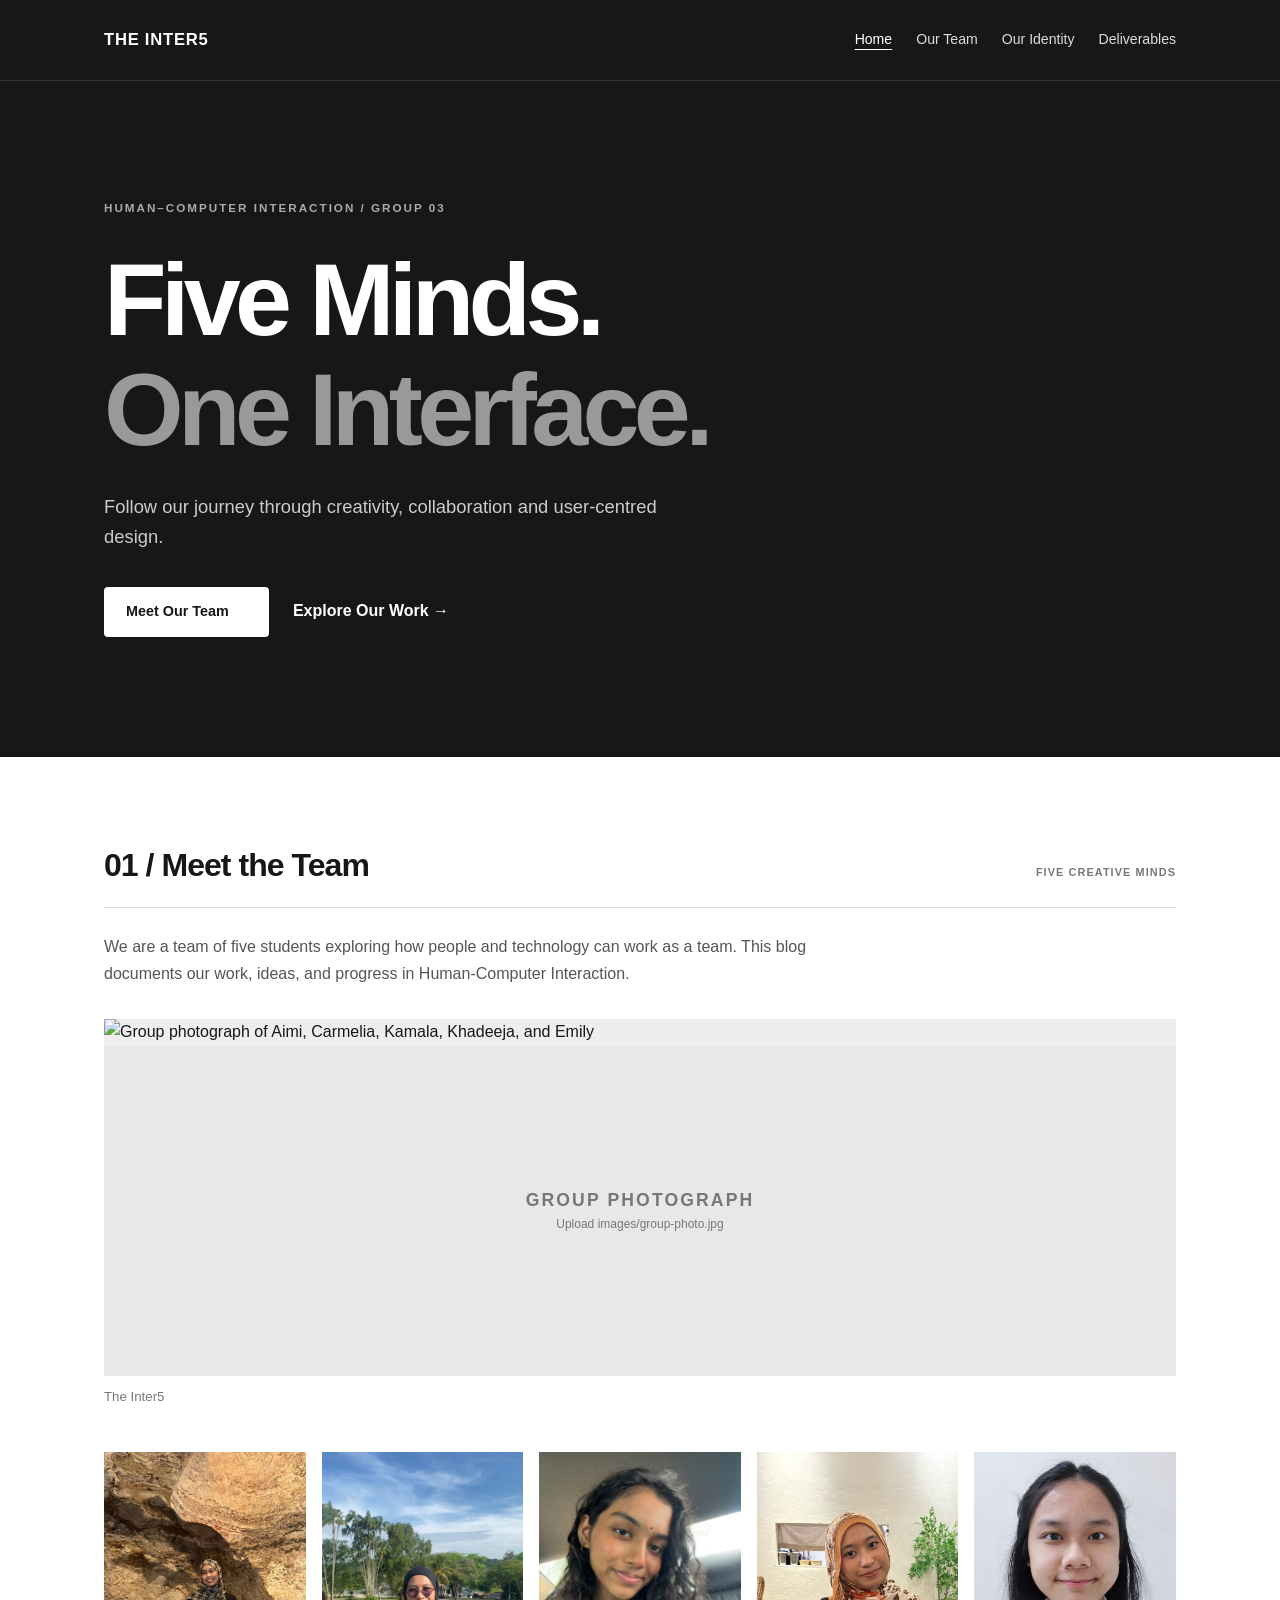
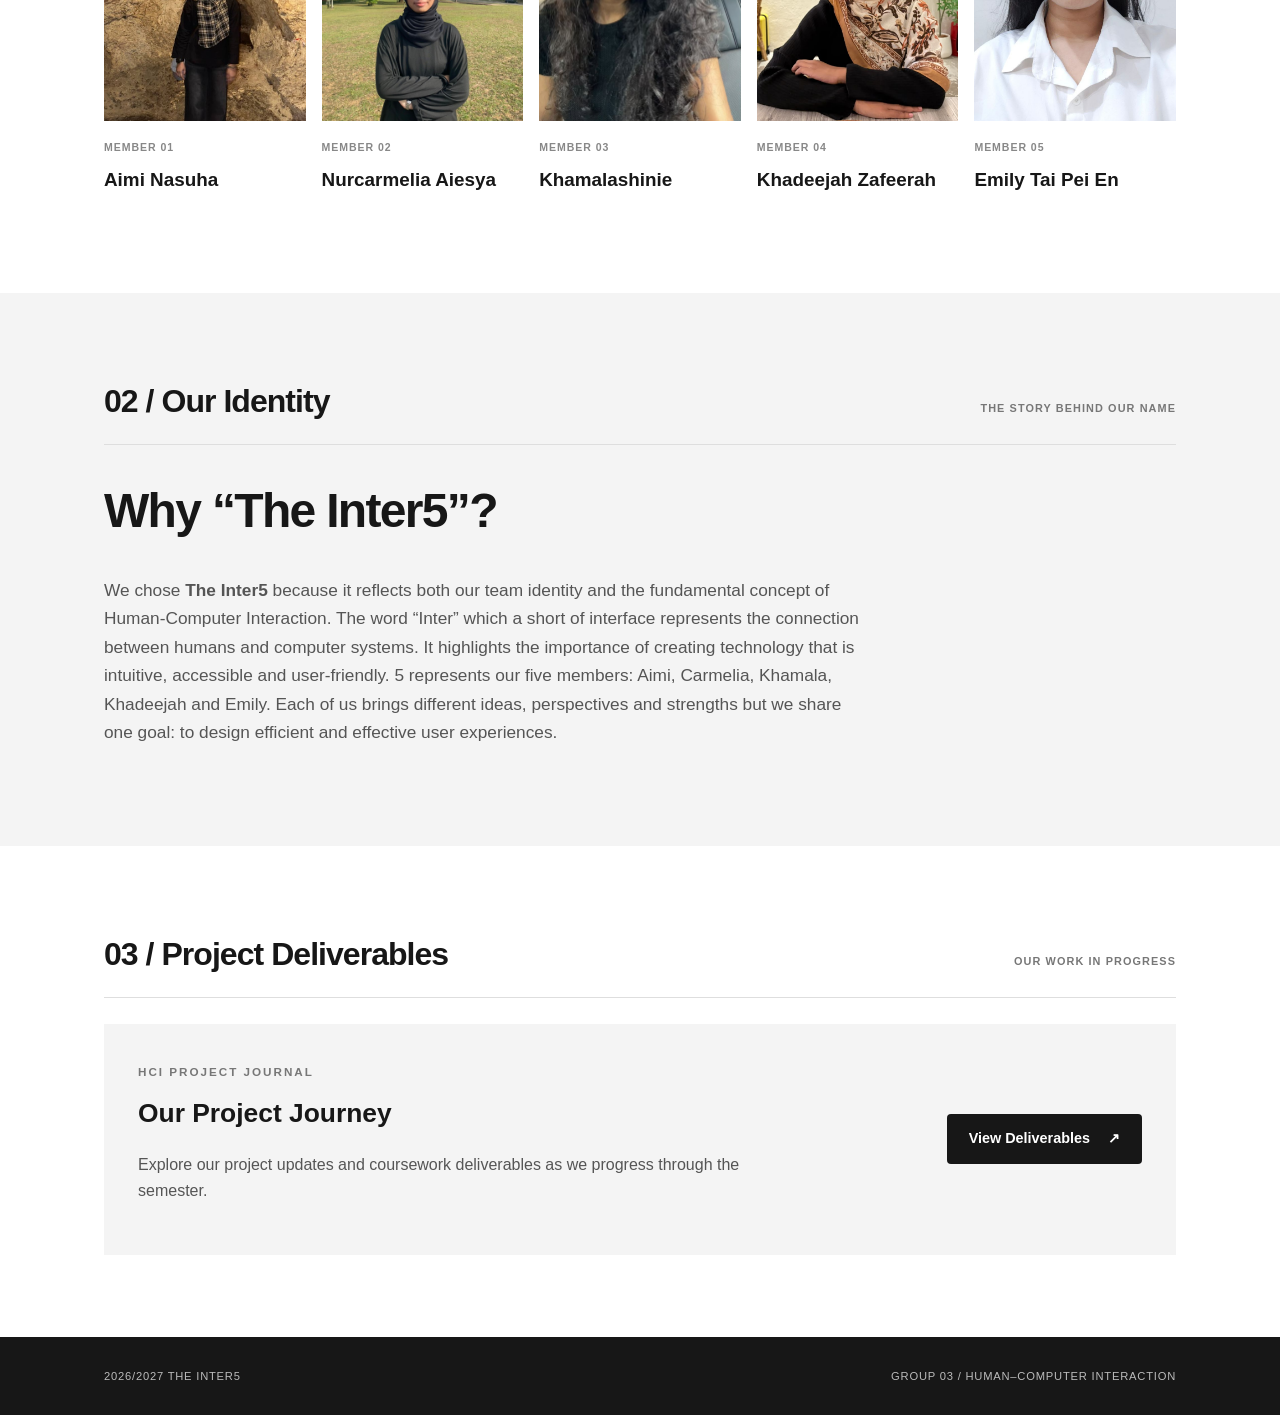
==== commit 92c93526: "Change MEMBER 05 name in index.html Updated the name of MEMBER 05 from 'Emily Tai Pei' to 'Emily Tai" ====
--- a/index.html
+++ b/index.html
@@ -11,7 +11,7 @@
   <a class="skip-link" href="#main">Skip to content</a>
   <header class="site-header">
     <div class="container header-inner">
-      <a class="brand" href="index.html">THE INTER5<span class="brand-mark"/span></a>
+      <a class="brand" href="index.html">THE INTER5</a>
       <nav aria-label="Main navigation">
         <a href="index.html" aria-current="page">Home</a>
         <a href="#team">Our Team</a>
@@ -39,7 +39,7 @@
           <article class="member-card"><div class="portrait"><img src="images/carmelia.jpg" alt="Portrait of Carmelia" onerror="this.hidden=true;this.nextElementSibling.hidden=false"><div class="photo-placeholder" hidden aria-label="Photo of Carmelia not uploaded yet">C</div></div><div class="member-info"><span>MEMBER 02</span><h3>Nurcarmelia Aiesya</h3></div></article>
           <article class="member-card"><div class="portrait"><img src="images/kamala.jpg" alt="Portrait of Kamala" onerror="this.hidden=true;this.nextElementSibling.hidden=false"><div class="photo-placeholder" hidden aria-label="Photo of Kamala not uploaded yet">K</div></div><div class="member-info"><span>MEMBER 03</span><h3>Khamalashinie</h3></div></article>
           <article class="member-card"><div class="portrait"><img src="images/khadeeja.jpg" alt="Portrait of Khadeeja" onerror="this.hidden=true;this.nextElementSibling.hidden=false"><div class="photo-placeholder" hidden aria-label="Photo of Khadeeja not uploaded yet">K</div></div><div class="member-info"><span>MEMBER 04</span><h3>Khadeejah Zafeerah</h3></div></article>
-          <article class="member-card"><div class="portrait"><img src="images/emily.jpg" alt="Portrait of Emily" onerror="this.hidden=true;this.nextElementSibling.hidden=false"><div class="photo-placeholder" hidden aria-label="Photo of Emily not uploaded yet">E</div></div><div class="member-info"><span>MEMBER 05</span><h3>Emily Tai Pei</h3></div></article>
+          <article class="member-card"><div class="portrait"><img src="images/emily.jpg" alt="Portrait of Emily" onerror="this.hidden=true;this.nextElementSibling.hidden=false"><div class="photo-placeholder" hidden aria-label="Photo of Emily not uploaded yet">E</div></div><div class="member-info"><span>MEMBER 05</span><h3>Emily Tai Pei En</h3></div></article>
         </div>
       </div>
     </section>
--- a/style.css
+++ b/style.css
@@ -1 +1,144 @@
-:root{--black:#171717;--white:#fff;--muted:#f4f4f4;--line:#dedede;--gray:#666}*{box-sizing:border-box}html{scroll-behavior:smooth}body{margin:0;font-family:Arial,Helvetica,sans-serif;color:var(--black);line-height:1.65;background:var(--white)}a{color:inherit}a:focus-visible{outline:3px solid #777;outline-offset:4px}.container{max-width:1120px;margin:auto;padding:0 24px}.skip-link{position:absolute;top:-100px;left:12px;padding:10px;background:white;color:black;z-index:10}.skip-link:focus{top:10px}.site-header,.site-footer{background:var(--black);color:var(--white)}.header-inner,.footer-inner{display:flex;justify-content:space-between;align-items:center;gap:20px}.header-inner{min-height:80px}.brand{font-size:1.04rem;font-weight:800;letter-spacing:.045em;text-decoration:none}.brand-mark{color:#999;margin-left:4px;font-size:.75rem}.site-header nav{display:flex;flex-wrap:wrap;gap:24px}.site-header nav a{text-decoration:none;color:#ddd;font-size:.88rem}.site-header nav a:hover,.site-header nav a[aria-current="page"]{color:#fff;text-decoration:underline;text-underline-offset:5px}.hero{background:var(--black);color:#fff;padding:105px 0 120px;border-top:1px solid #333}.eyebrow{font-size:.73rem;letter-spacing:.17em;color:#aaa;font-weight:700}.hero h1{font-size:clamp(3.1rem,8vw,6.5rem);line-height:1.07;letter-spacing:-.055em;margin:28px 0}.hero h1 span{color:#999}.hero-description{max-width:600px;font-size:1.15rem;color:#ccc}.actions{display:flex;align-items:center;flex-wrap:wrap;gap:24px;margin-top:34px}.button{display:inline-flex;gap:18px;align-items:center;justify-content:center;padding:13px 22px;text-decoration:none;border-radius:4px;font-weight:700;font-size:.9rem}.button-light{background:white;color:#171717}.button-dark{background:#171717;color:white}.button:hover{opacity:.82}.text-link{color:white;text-decoration:none;font-weight:700}.text-link:hover{text-decoration:underline}.section{padding:82px 0}.section-muted{background:var(--muted)}.section-heading{display:flex;justify-content:space-between;align-items:baseline;gap:15px;border-bottom:1px solid var(--line);padding-bottom:16px;margin-bottom:26px}.section-heading h2{font-size:clamp(1.45rem,3vw,2rem);letter-spacing:-.03em;margin:0}.section-heading span{font-size:.68rem;letter-spacing:.1em;color:#777;font-weight:700}.section> .container>p{max-width:760px;color:#555}.group-photo{margin:32px 0 45px}.group-photo img{width:100%;max-height:500px;object-fit:cover;display:block;background:#eee}.group-photo figcaption{font-size:.83rem;color:#777;margin-top:10px}.photo-placeholder{display:flex;align-items:center;justify-content:center;background:#e8e8e8;color:#777;width:100%;height:100%;font-size:2.4rem;font-weight:700}.photo-placeholder[hidden]{display:none}.group-placeholder{height:330px;text-align:center;flex-direction:column;font-size:1.1rem;letter-spacing:.12em}.group-placeholder small{font-size:.75rem;font-weight:400;letter-spacing:0}.member-grid{display:grid;grid-template-columns:repeat(5,minmax(0,1fr));gap:16px}.member-card{min-width:0}.portrait{aspect-ratio:3/4;background:#e8e8e8;overflow:hidden}.portrait img{width:100%;height:100%;object-fit:cover;display:block}.member-info{padding:12px 0}.member-info span{font-size:.66rem;letter-spacing:.09em;color:#888;font-weight:700}.member-info h3{margin:4px 0;font-size:1.18rem}.member-info p{color:#666;font-size:.85rem;line-height:1.55}.identity-title{font-size:clamp(1.7rem,4vw,3rem);letter-spacing:-.035em;margin:26px 0}.identity-text{font-size:1.08rem;max-width:850px;color:#444}.project-card{background:#f4f4f4;padding:34px;display:flex;justify-content:space-between;align-items:center;gap:30px}.project-card h3{font-size:1.65rem;margin:8px 0}.project-card p{max-width:650px;color:#555}.dark{color:#777}.deliverable-list{display:grid;gap:15px}.deliverable{padding:24px;border:1px solid var(--line);border-radius:4px}.deliverable h3{margin:0 0 8px}.deliverable p{color:#555;margin:0}.site-footer{padding:30px 0}.footer-inner{font-size:.7rem;letter-spacing:.07em;color:#bbb}@media(max-width:850px){.member-grid{grid-template-columns:repeat(3,minmax(0,1fr))}.project-card{align-items:flex-start;flex-direction:column}}@media(max-width:600px){.header-inner{padding-top:20px;padding-bottom:20px;align-items:flex-start;flex-direction:column}.site-header nav{gap:14px}.hero{padding:70px 0 85px}.section{padding:55px 0}.section-heading{align-items:flex-start;flex-direction:column}.member-grid{grid-template-columns:repeat(2,minmax(0,1fr))}.group-placeholder{height:230px}.project-card{padding:24px}.footer-inner{align-items:flex-start;flex-direction:column}}
+/*website colour*/
+:root{--black:#171717;--white:#fff;--muted:#f4f4f4;--line:#dedede;--gray:#666}
+
+*{box-sizing:border-box}html{scroll-behavior:smooth}
+body{margin:0;font-family:Arial,Helvetica,sans-serif;color:var(--black);line-height:1.65;background:var(--white)}
+a{color:inherit}
+a:focus-visible{outline:3px solid #777;outline-offset:4px}
+.container{max-width:1120px;margin:auto;padding:0 24px}
+
+.skip-link{position:absolute;top:-100px;left:12px;padding:10px;background:white;color:black;z-index:10}
+.skip-link:focus{top:10px}
+
+.site-header,.site-footer{background:var(--black);color:var(--white)}
+.header-inner,.footer-inner{display:flex;justify-content:space-between;align-items:center;gap:20px}
+.header-inner{min-height:80px}
+
+/*website logo/gorup name*/
+.brand{font-size:1.04rem;font-weight:800;letter-spacing:.045em;text-decoration:none}
+.brand-mark{color:#999;margin-left:4px;font-size:.75rem}
+
+.site-header nav{display:flex;flex-wrap:wrap;gap:24px}
+.site-header nav a{text-decoration:none;color:#ddd;font-size:.88rem}
+.site-header nav a:hover,.site-header nav a[aria-current="page"]{color:#fff;text-decoration:underline;text-underline-offset:5px}
+
+.hero{background:var(--black);color:#fff;padding:105px 0 120px;border-top:1px solid #333}
+
+/*small text above main title*/
+.eyebrow{font-size:.73rem;letter-spacing:.17em;color:#aaa;font-weight:700}
+
+/*main heading*/
+.hero h1{font-size:clamp(3.1rem,8vw,6.5rem);line-height:1.07;letter-spacing:-.055em;margin:28px 0}
+.hero h1 span{color:#999}
+.hero-description{max-width:600px;font-size:1.15rem;color:#ccc}
+
+/*buttons & links*/
+.actions{display:flex;align-items:center;flex-wrap:wrap;gap:24px;margin-top:34px}
+.button{display:inline-flex;gap:18px;align-items:center;justify-content:center;padding:13px 22px;text-decoration:none;border-radius:4px;font-weight:700;font-size:.9rem}
+
+/*white button*/
+.button-light{background:white;color:#171717}
+
+/*black button*/
+.button-dark{background:#171717;color:white}
+
+/*hover effect*/
+.button:hover{opacity:.82}
+
+.text-link{color:white;text-decoration:none;font-weight:700}
+.text-link:hover{text-decoration:underline}
+
+/*general page*/
+.section{padding:82px 0}
+.section-muted{background:var(--muted)}
+
+/*headings*/
+.section-heading{display:flex;justify-content:space-between;align-items:baseline;gap:15px;border-bottom:1px solid var(--line);padding-bottom:16px;margin-bottom:26px}
+.section-heading h2{font-size:clamp(1.45rem,3vw,2rem);letter-spacing:-.03em;margin:0}
+.section-heading span{font-size:.68rem;letter-spacing:.1em;color:#777;font-weight:700}
+.section> .container>p{max-width:760px;color:#555}
+
+/*group photo*/
+.group-photo{margin:32px 0 45px}
+.group-photo img{width:100%;max-height:500px;object-fit:cover;display:block;background:#eee}
+.group-photo figcaption{font-size:.83rem;color:#777;margin-top:10px}
+
+.photo-placeholder{display:flex;align-items:center;justify-content:center;background:#e8e8e8;color:#777;width:100%;height:100%;font-size:2.4rem;font-weight:700}
+.photo-placeholder[hidden]{display:none}
+.group-placeholder{height:330px;text-align:center;flex-direction:column;font-size:1.1rem;letter-spacing:.12em}
+.group-placeholder small{font-size:.75rem;font-weight:400;letter-spacing:0}
+
+/*group member*/
+.member-grid{display:grid;grid-template-columns:repeat(5,minmax(0,1fr));gap:16px}
+.member-card{min-width:0}
+
+.portrait{aspect-ratio:3/4;background:#e8e8e8;overflow:hidden}
+.portrait img{width:100%;height:100%;object-fit:cover;display:block}
+
+.member-info{padding:12px 0}
+.member-info span{font-size:.66rem;letter-spacing:.09em;color:#888;font-weight:700}
+
+.member-info h3{margin:4px 0;font-size:1.18rem}
+.member-info p{color:#666;font-size:.85rem;line-height:1.55}
+
+.identity-title{font-size:clamp(1.7rem,4vw,3rem);letter-spacing:-.035em;margin:26px 0}
+.identity-text{font-size:1.08rem;max-width:850px;color:#444}
+
+.project-card{background:#f4f4f4;padding:34px;display:flex;justify-content:space-between;align-items:center;gap:30px}
+.project-card h3{font-size:1.65rem;margin:8px 0}
+.project-card p{max-width:650px;color:#555}
+.dark{color:#777}
+
+/*deliverables*/
+.deliverable-list{display:grid;gap:15px}
+.deliverable{padding:24px;border:1px solid var(--line);border-radius:4px}
+.deliverable h3{margin:0 0 8px}
+.deliverable p{color:#555;margin:0}
+
+.site-footer{padding:30px 0}
+.footer-inner{font-size:.7rem;letter-spacing:.07em;color:#bbb}
+
+@media(max-width:850px){
+  .member-grid{
+    grid-template-columns:repeat(3,minmax(0,1fr));
+  }
+  .project-card{
+    align-items:flex-start;
+    flex-direction:column;
+  }
+}
+
+@media(max-width:600px){
+  .header-inner{
+    padding-top:20px;
+    padding-bottom:20px;
+    align-items:flex-start;
+    flex-direction:column;
+  }
+  .site-header nav{
+    gap:14px;
+  }
+  .hero{
+    padding:70px 0 85px
+  }
+  .section{
+    padding:55px 0
+  }
+  .section-heading{
+    align-items:flex-start;
+    flex-direction:column;
+  }
+  .member-grid{
+    grid-template-columns:repeat(2,minmax(0,1fr));
+  }
+  .group-placeholder{
+    height:230px;
+  }
+  .project-card{
+    padding:24px;
+  }
+  .footer-inner{
+    align-items:flex-start;
+    flex-direction:column;
+  }
+}
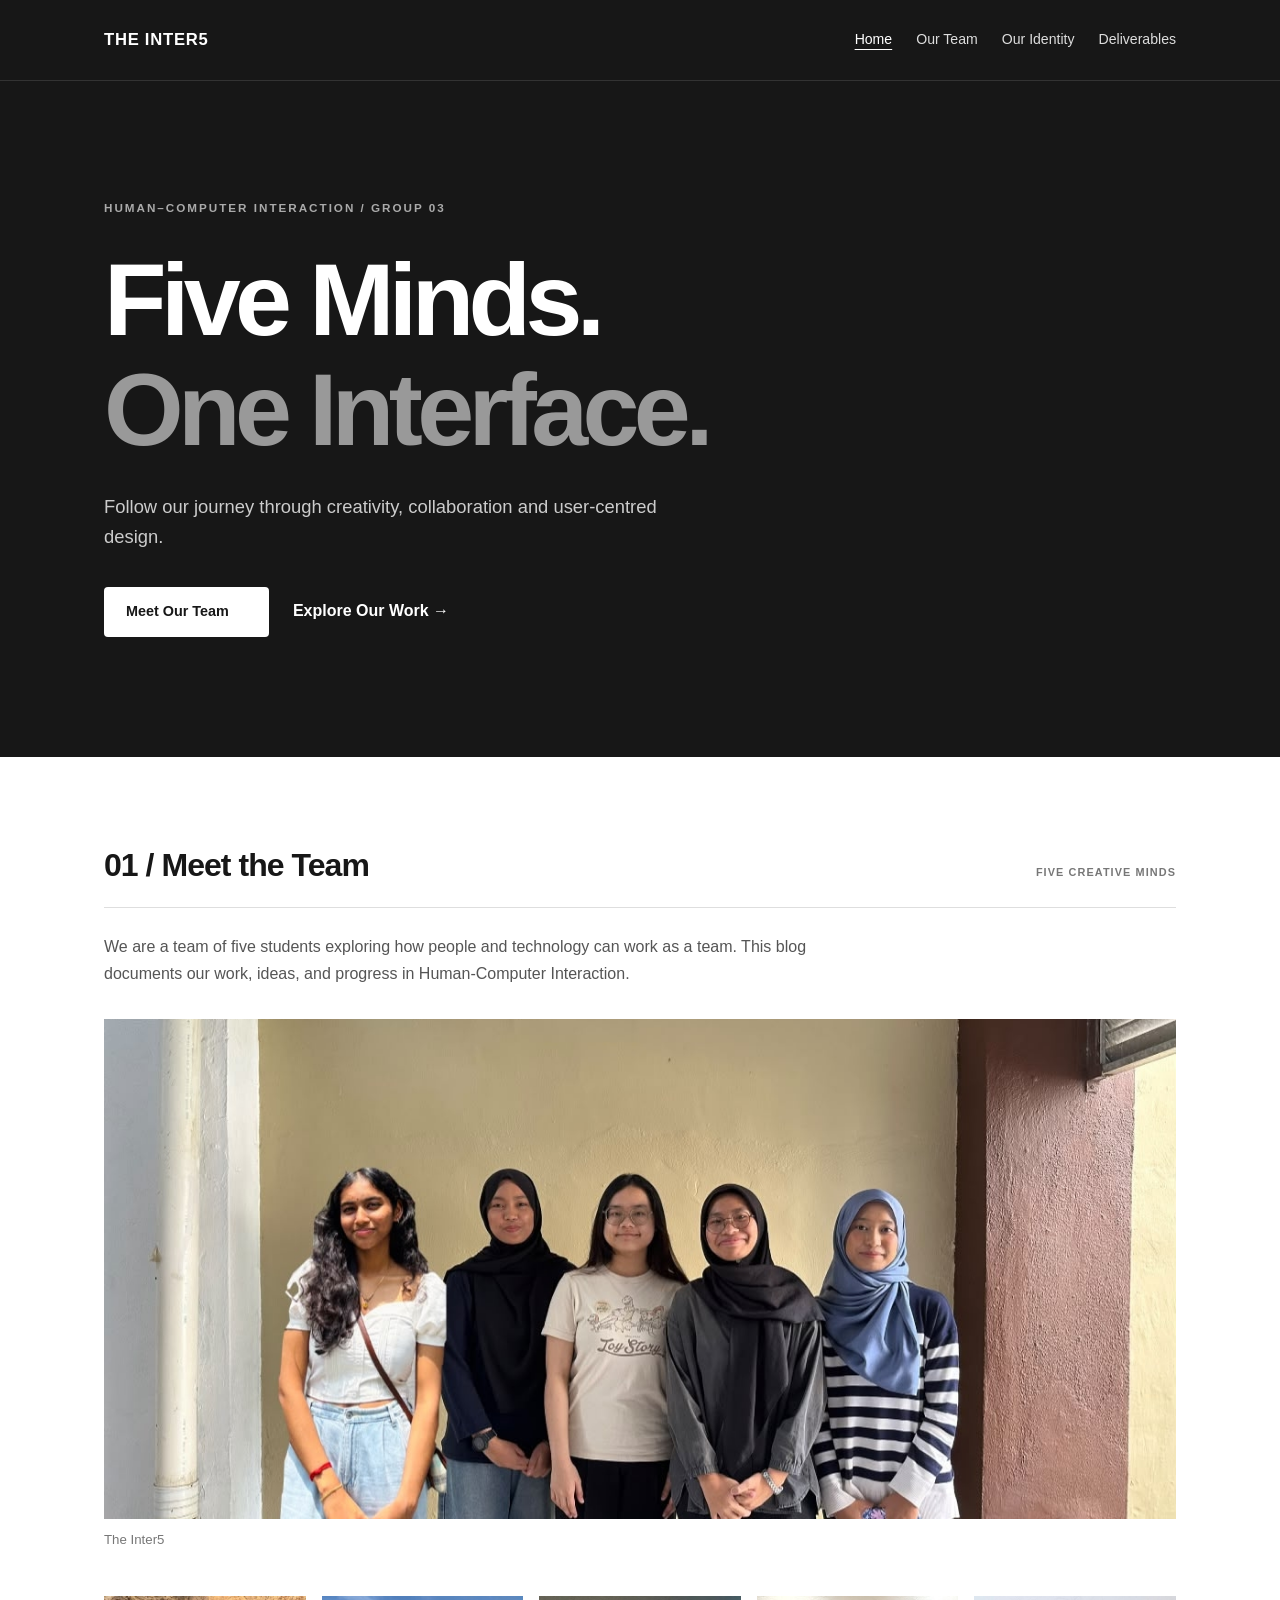
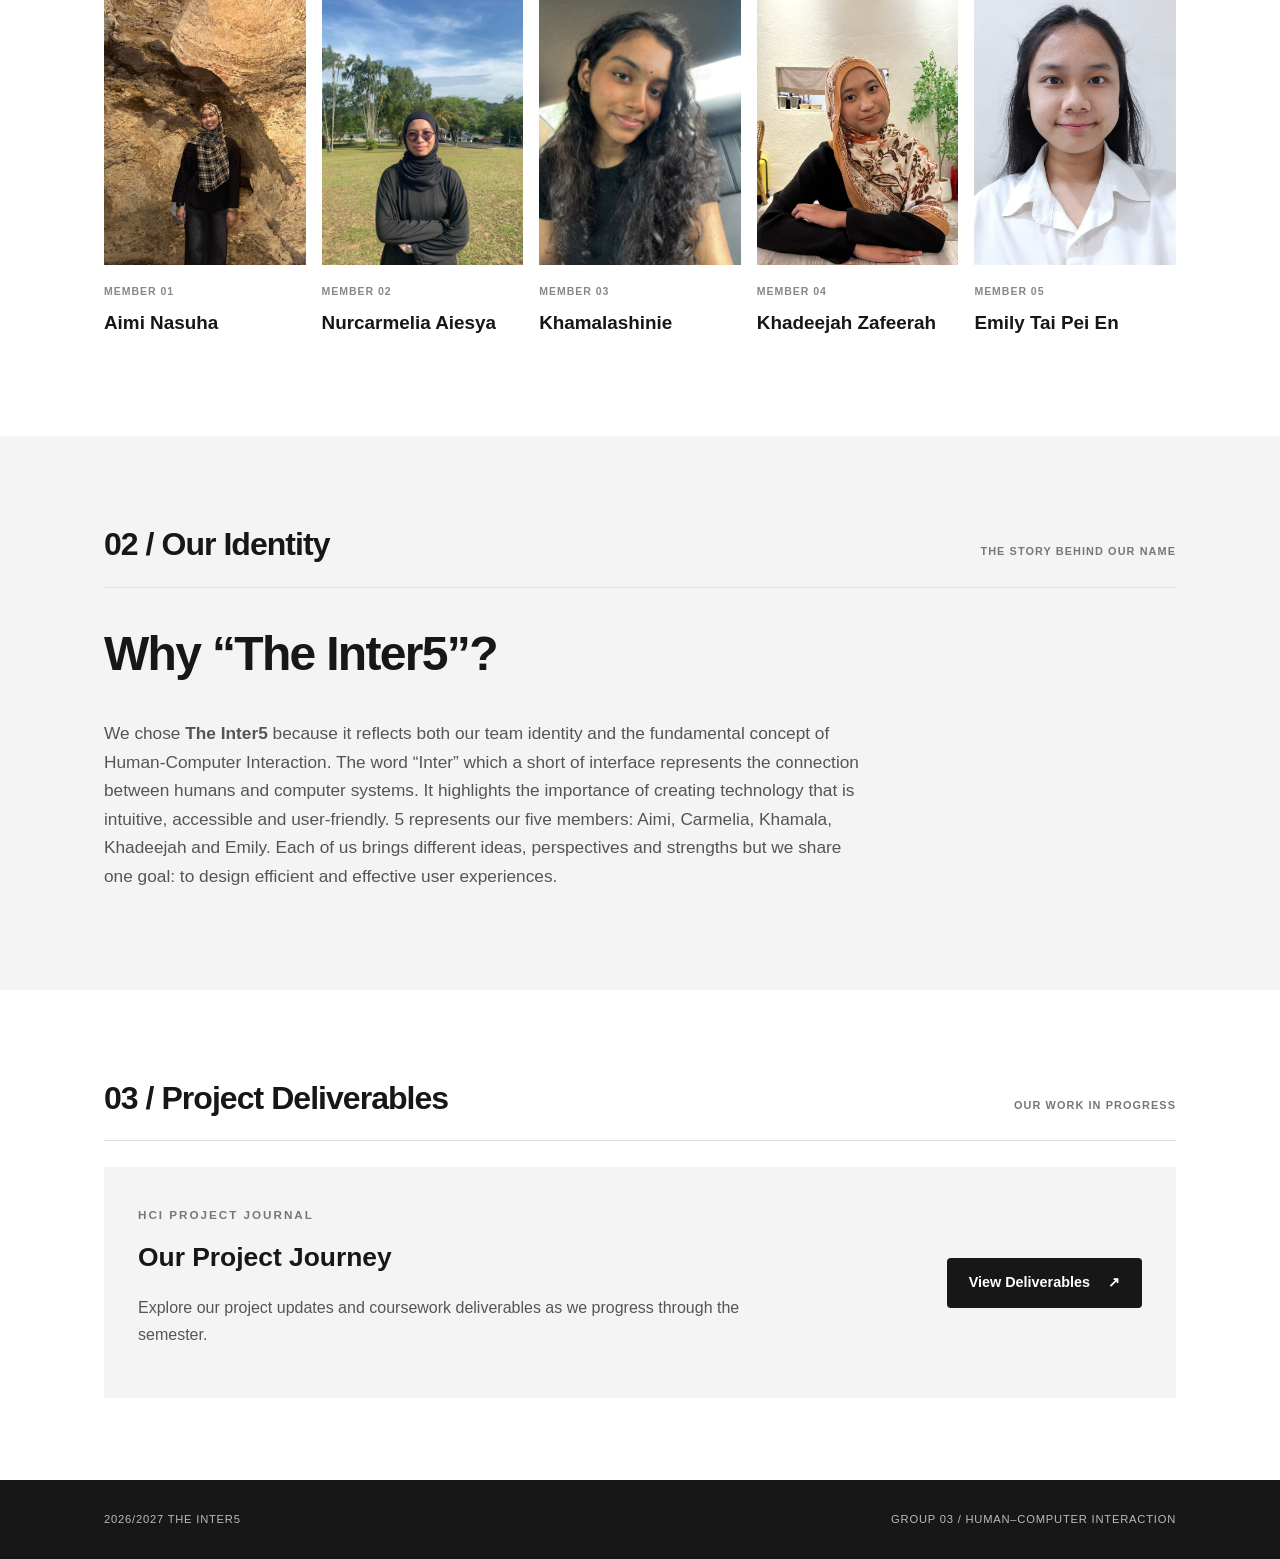
==== commit d7ced1c8: "Fix image source for group photo in index.html" ====
--- a/index.html
+++ b/index.html
@@ -33,7 +33,7 @@
       <div class="container">
         <div class="section-heading"><h2>01 / Meet the Team</h2><span>FIVE CREATIVE MINDS</span></div>
         <p>We are a team of five students exploring how people and technology can work as a team. This blog documents our work, ideas, and progress in Human-Computer Interaction.</p>
-        <figure class="group-photo"><img src="images/group-photo.jpg" alt="Group photograph of Aimi, Carmelia, Kamala, Khadeeja, and Emily" onerror="this.hidden=true;this.nextElementSibling.hidden=false"><div class="photo-placeholder group-placeholder" hidden role="img" aria-label="Group photo not uploaded yet">GROUP PHOTOGRAPH<br><small>Upload images/group-photo.jpg</small></div><figcaption>The Inter5</figcaption></figure>
+        <figure class="group-photo"><img src="images/group_photo.jpg" alt="Group photograph of Aimi, Carmelia, Kamala, Khadeeja, and Emily" onerror="this.hidden=true;this.nextElementSibling.hidden=false"><div class="photo-placeholder group-placeholder" hidden role="img" aria-label="Group photo not uploaded yet">GROUP PHOTOGRAPH<br><small>Upload images/group-photo.jpg</small></div><figcaption>The Inter5</figcaption></figure>
         <div class="member-grid">
           <article class="member-card"><div class="portrait"><img src="images/aimi.jpg" alt="Portrait of Aimi" onerror="this.hidden=true;this.nextElementSibling.hidden=false"><div class="photo-placeholder" hidden aria-label="Photo of Aimi not uploaded yet">A</div></div><div class="member-info"><span>MEMBER 01</span><h3>Aimi Nasuha</h3></div></article>
           <article class="member-card"><div class="portrait"><img src="images/carmelia.jpg" alt="Portrait of Carmelia" onerror="this.hidden=true;this.nextElementSibling.hidden=false"><div class="photo-placeholder" hidden aria-label="Photo of Carmelia not uploaded yet">C</div></div><div class="member-info"><span>MEMBER 02</span><h3>Nurcarmelia Aiesya</h3></div></article>
